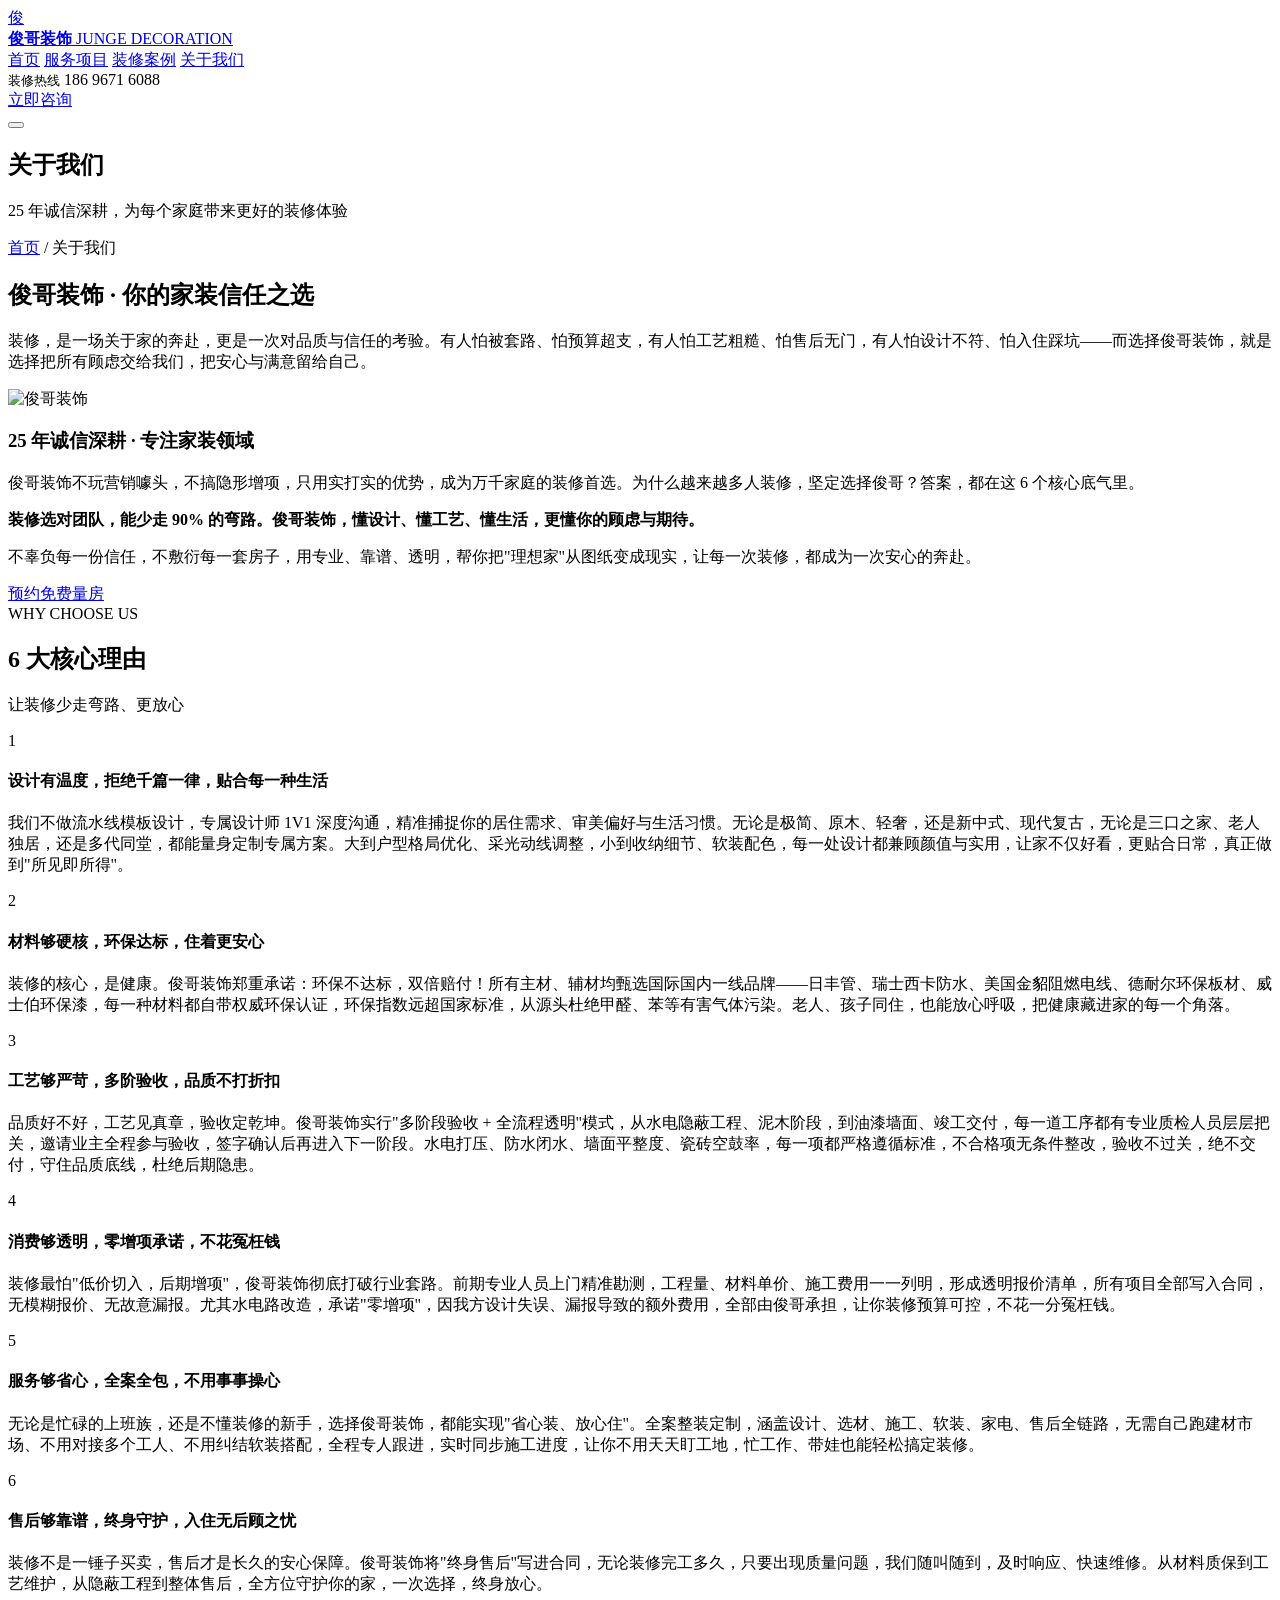
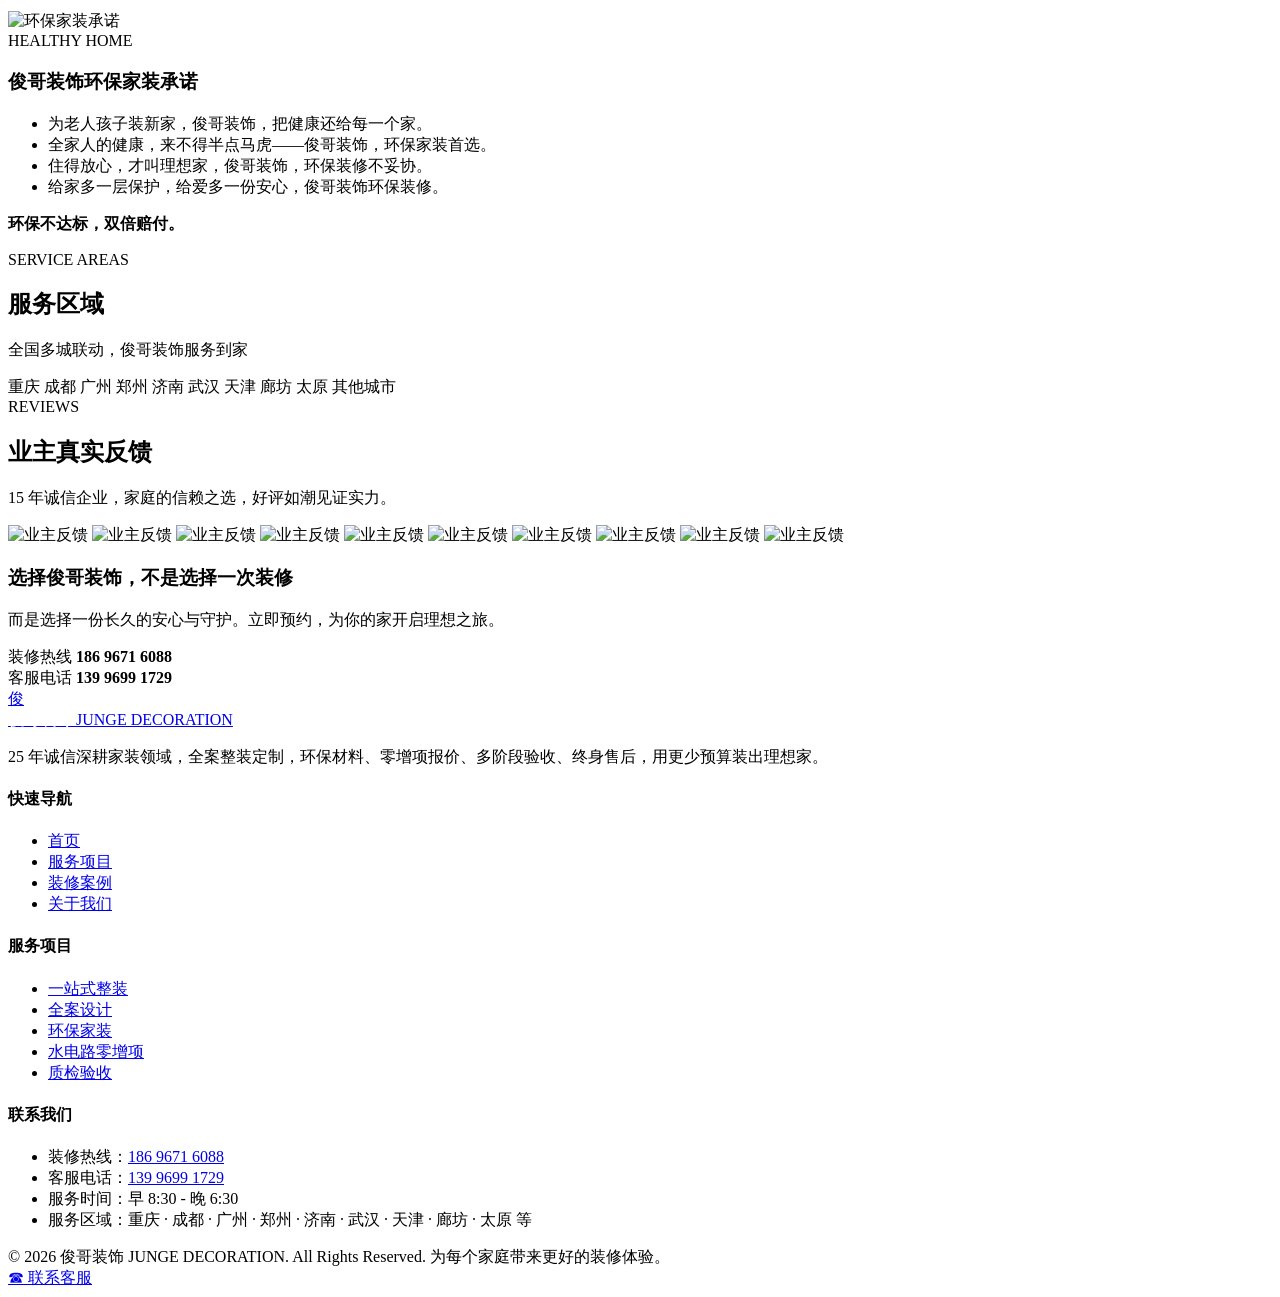
==== about.html @ 366f5efd "add about.html" ====
<!DOCTYPE html>
<html lang="zh-CN">
<head>
  <meta charset="UTF-8" />
  <meta name="viewport" content="width=device-width, initial-scale=1.0" />
  <title>关于我们 - 俊哥装饰 | 25年诚信深耕 · 6大核心底气</title>
  <meta name="description" content="俊哥装饰，25年诚信深耕家装领域。六大核心底气：设计有温度、材料够硬核、工艺够严苛、消费够透明、服务够省心、售后够靠谱，为每个家庭带来更好的装修体验。" />
  <link rel="stylesheet" href="assets/css/style.css" />
</head>
<body>

  <!-- ============ 顶部导航 ============ -->
  <header class="header">
    <div class="container nav">
      <a class="brand" href="index.html">
        <div class="brand-logo">俊</div>
        <div class="brand-text">
          <b>俊哥装饰</b>
          <span>JUNGE DECORATION</span>
        </div>
      </a>
      <nav class="nav-links">
        <a href="index.html">首页</a>
        <a href="services.html">服务项目</a>
        <a href="cases.html">装修案例</a>
        <a href="about.html">关于我们</a>
      </nav>
      <div class="nav-contact">
        <div class="phone">
          <small>装修热线</small>
          186 9671 6088
        </div>
        <a class="btn btn--primary" href="tel:18696716088">立即咨询</a>
      </div>
      <button class="nav-toggle" aria-label="菜单">
        <span></span><span></span><span></span>
      </button>
    </div>
  </header>

  <!-- ============ 页头 ============ -->
  <section class="page-hero" style="background-image: url('images/why-bg.jpg');">
    <div class="container">
      <h1>关于我们</h1>
      <p>25 年诚信深耕，为每个家庭带来更好的装修体验</p>
      <div class="breadcrumb"><a href="index.html">首页</a> / 关于我们</div>
    </div>
  </section>

  <!-- ============ 品牌故事 ============ -->
  <section class="section">
    <div class="container">
      <div class="about-lead reveal">
        <h2>俊哥装饰 · 你的家装信任之选</h2>
        <p>装修，是一场关于家的奔赴，更是一次对品质与信任的考验。有人怕被套路、怕预算超支，有人怕工艺粗糙、怕售后无门，有人怕设计不符、怕入住踩坑——而选择俊哥装饰，就是选择把所有顾虑交给我们，把安心与满意留给自己。</p>
      </div>
      <div class="about-story reveal">
        <img src="images/banner3.jpg" alt="俊哥装饰" />
        <div>
          <h3>25 年诚信深耕 · 专注家装领域</h3>
          <p>俊哥装饰不玩营销噱头，不搞隐形增项，只用实打实的优势，成为万千家庭的装修首选。为什么越来越多人装修，坚定选择俊哥？答案，都在这 6 个核心底气里。</p>
          <p style="font-weight:600; color:var(--dark);">装修选对团队，能少走 90% 的弯路。俊哥装饰，懂设计、懂工艺、懂生活，更懂你的顾虑与期待。</p>
          <p>不辜负每一份信任，不敷衍每一套房子，用专业、靠谱、透明，帮你把"理想家"从图纸变成现实，让每一次装修，都成为一次安心的奔赴。</p>
          <a class="btn btn--primary" href="tel:18696716088">预约免费量房</a>
        </div>
      </div>
    </div>
  </section>

  <!-- ============ 6大核心理由 ============ -->
  <section class="section section--white">
    <div class="container">
      <div class="section-head reveal">
        <span class="kicker">WHY CHOOSE US</span>
        <h2>6 大核心理由</h2>
        <p>让装修少走弯路、更放心</p>
      </div>

      <div class="reason-item reveal">
        <div class="no">1</div>
        <div>
          <h4>设计有温度，拒绝千篇一律，贴合每一种生活</h4>
          <p>我们不做流水线模板设计，专属设计师 1V1 深度沟通，精准捕捉你的居住需求、审美偏好与生活习惯。无论是极简、原木、轻奢，还是新中式、现代复古，无论是三口之家、老人独居，还是多代同堂，都能量身定制专属方案。大到户型格局优化、采光动线调整，小到收纳细节、软装配色，每一处设计都兼顾颜值与实用，让家不仅好看，更贴合日常，真正做到"所见即所得"。</p>
        </div>
      </div>

      <div class="reason-item reveal">
        <div class="no">2</div>
        <div>
          <h4>材料够硬核，环保达标，住着更安心</h4>
          <p>装修的核心，是健康。俊哥装饰郑重承诺：环保不达标，双倍赔付！所有主材、辅材均甄选国际国内一线品牌——日丰管、瑞士西卡防水、美国金貂阻燃电线、德耐尔环保板材、威士伯环保漆，每一种材料都自带权威环保认证，环保指数远超国家标准，从源头杜绝甲醛、苯等有害气体污染。老人、孩子同住，也能放心呼吸，把健康藏进家的每一个角落。</p>
        </div>
      </div>

      <div class="reason-item reveal">
        <div class="no">3</div>
        <div>
          <h4>工艺够严苛，多阶验收，品质不打折扣</h4>
          <p>品质好不好，工艺见真章，验收定乾坤。俊哥装饰实行"多阶段验收 + 全流程透明"模式，从水电隐蔽工程、泥木阶段，到油漆墙面、竣工交付，每一道工序都有专业质检人员层层把关，邀请业主全程参与验收，签字确认后再进入下一阶段。水电打压、防水闭水、墙面平整度、瓷砖空鼓率，每一项都严格遵循标准，不合格项无条件整改，验收不过关，绝不交付，守住品质底线，杜绝后期隐患。</p>
        </div>
      </div>

      <div class="reason-item reveal">
        <div class="no">4</div>
        <div>
          <h4>消费够透明，零增项承诺，不花冤枉钱</h4>
          <p>装修最怕"低价切入，后期增项"，俊哥装饰彻底打破行业套路。前期专业人员上门精准勘测，工程量、材料单价、施工费用一一列明，形成透明报价清单，所有项目全部写入合同，无模糊报价、无故意漏报。尤其水电路改造，承诺"零增项"，因我方设计失误、漏报导致的额外费用，全部由俊哥承担，让你装修预算可控，不花一分冤枉钱。</p>
        </div>
      </div>

      <div class="reason-item reveal">
        <div class="no">5</div>
        <div>
          <h4>服务够省心，全案全包，不用事事操心</h4>
          <p>无论是忙碌的上班族，还是不懂装修的新手，选择俊哥装饰，都能实现"省心装、放心住"。全案整装定制，涵盖设计、选材、施工、软装、家电、售后全链路，无需自己跑建材市场、不用对接多个工人、不用纠结软装搭配，全程专人跟进，实时同步施工进度，让你不用天天盯工地，忙工作、带娃也能轻松搞定装修。</p>
        </div>
      </div>

      <div class="reason-item reveal">
        <div class="no">6</div>
        <div>
          <h4>售后够靠谱，终身守护，入住无后顾之忧</h4>
          <p>装修不是一锤子买卖，售后才是长久的安心保障。俊哥装饰将"终身售后"写进合同，无论装修完工多久，只要出现质量问题，我们随叫随到，及时响应、快速维修。从材料质保到工艺维护，从隐蔽工程到整体售后，全方位守护你的家，一次选择，终身放心。</p>
        </div>
      </div>
    </div>
  </section>

  <!-- ============ 环保承诺 ============ -->
  <section class="section section--light">
    <div class="container">
      <div class="svc-block reveal">
        <div class="media">
          <img src="images/env.jpg" alt="环保家装承诺" />
        </div>
        <div>
          <span class="svc-tag">HEALTHY HOME</span>
          <h3>俊哥装饰环保家装承诺</h3>
          <ul>
            <li>为老人孩子装新家，俊哥装饰，把健康还给每一个家。</li>
            <li>全家人的健康，来不得半点马虎——俊哥装饰，环保家装首选。</li>
            <li>住得放心，才叫理想家，俊哥装饰，环保装修不妥协。</li>
            <li>给家多一层保护，给爱多一份安心，俊哥装饰环保装修。</li>
          </ul>
          <p style="color:var(--primary); font-weight:700; margin-top:10px;">环保不达标，双倍赔付。</p>
        </div>
      </div>
    </div>
  </section>

  <!-- ============ 服务区域 ============ -->
  <section class="section section--white">
    <div class="container">
      <div class="section-head reveal">
        <span class="kicker">SERVICE AREAS</span>
        <h2>服务区域</h2>
        <p>全国多城联动，俊哥装饰服务到家</p>
      </div>
      <div class="city-wrap reveal">
        <span class="city-pill">重庆</span>
        <span class="city-pill">成都</span>
        <span class="city-pill">广州</span>
        <span class="city-pill">郑州</span>
        <span class="city-pill">济南</span>
        <span class="city-pill">武汉</span>
        <span class="city-pill">天津</span>
        <span class="city-pill">廊坊</span>
        <span class="city-pill">太原</span>
        <span class="city-pill">其他城市</span>
      </div>
    </div>
  </section>

  <!-- ============ 真实口碑 ============ -->
  <section class="section section--light" id="reviews">
    <div class="container">
      <div class="section-head reveal">
        <span class="kicker">REVIEWS</span>
        <h2>业主真实反馈</h2>
        <p>15 年诚信企业，家庭的信赖之选，好评如潮见证实力。</p>
      </div>
      <div class="review-grid">
        <img src="images/yzhk6.jpg" alt="业主反馈" data-lightbox="images/yzhk6.jpg" />
        <img src="images/yzhk7.jpg" alt="业主反馈" data-lightbox="images/yzhk7.jpg" />
        <img src="images/yzhk8.jpg" alt="业主反馈" data-lightbox="images/yzhk8.jpg" />
        <img src="images/yzhk9.png" alt="业主反馈" data-lightbox="images/yzhk9.png" />
        <img src="images/yzhk10.jpg" alt="业主反馈" data-lightbox="images/yzhk10.jpg" />
        <img src="images/yzhk11.jpg" alt="业主反馈" data-lightbox="images/yzhk11.jpg" />
        <img src="images/yzhk12.jpg" alt="业主反馈" data-lightbox="images/yzhk12.jpg" />
        <img src="images/yzhk14.jpg" alt="业主反馈" data-lightbox="images/yzhk14.jpg" />
        <img src="images/yzhk15.jpg" alt="业主反馈" data-lightbox="images/yzhk15.jpg" />
        <img src="images/yzhk5.jpg" alt="业主反馈" data-lightbox="images/yzhk5.jpg" />
      </div>
    </div>
  </section>

  <!-- ============ 联系 CTA ============ -->
  <section class="section">
    <div class="container">
      <div class="cta reveal">
        <div>
          <h3>选择俊哥装饰，不是选择一次装修</h3>
          <p>而是选择一份长久的安心与守护。立即预约，为你的家开启理想之旅。</p>
        </div>
        <div class="phones">
          <div>
            <span>装修热线</span>
            <b>186 9671 6088</b>
          </div>
          <div>
            <span>客服电话</span>
            <b>139 9699 1729</b>
          </div>
        </div>
      </div>
    </div>
  </section>

  <!-- ============ 页脚 ============ -->
  <footer class="footer">
    <div class="container">
      <div class="footer-grid">
        <div class="footer-brand">
          <a class="brand" href="index.html">
            <div class="brand-logo">俊</div>
            <div class="brand-text">
              <b style="color:#fff;">俊哥装饰</b>
              <span>JUNGE DECORATION</span>
            </div>
          </a>
          <p>25 年诚信深耕家装领域，全案整装定制，环保材料、零增项报价、多阶段验收、终身售后，用更少预算装出理想家。</p>
        </div>
        <div>
          <h4>快速导航</h4>
          <ul class="footer-links">
            <li><a href="index.html">首页</a></li>
            <li><a href="services.html">服务项目</a></li>
            <li><a href="cases.html">装修案例</a></li>
            <li><a href="about.html">关于我们</a></li>
          </ul>
        </div>
        <div>
          <h4>服务项目</h4>
          <ul class="footer-links">
            <li><a href="services.html">一站式整装</a></li>
            <li><a href="services.html#design">全案设计</a></li>
            <li><a href="services.html#env">环保家装</a></li>
            <li><a href="services.html#zero">水电路零增项</a></li>
            <li><a href="services.html#check">质检验收</a></li>
          </ul>
        </div>
        <div>
          <h4>联系我们</h4>
          <ul class="footer-contact">
            <li><span>装修热线：</span><a href="tel:18696716088">186 9671 6088</a></li>
            <li><span>客服电话：</span><a href="tel:13996991729">139 9699 1729</a></li>
            <li><span>服务时间：</span>早 8:30 - 晚 6:30</li>
            <li><span>服务区域：</span>重庆 · 成都 · 广州 · 郑州 · 济南 · 武汉 · 天津 · 廊坊 · 太原 等</li>
          </ul>
        </div>
      </div>
      <div class="footer-bottom">
        &copy; 2026 俊哥装饰 JUNGE DECORATION. All Rights Reserved. 为每个家庭带来更好的装修体验。
      </div>
    </div>
  </footer>

  <a class="float-call" href="tel:18696716088">
    <span class="ico">&#9742;</span>
    <span>联系客服</span>
  </a>

  <script src="assets/js/main.js"></script>
</body>
</html>
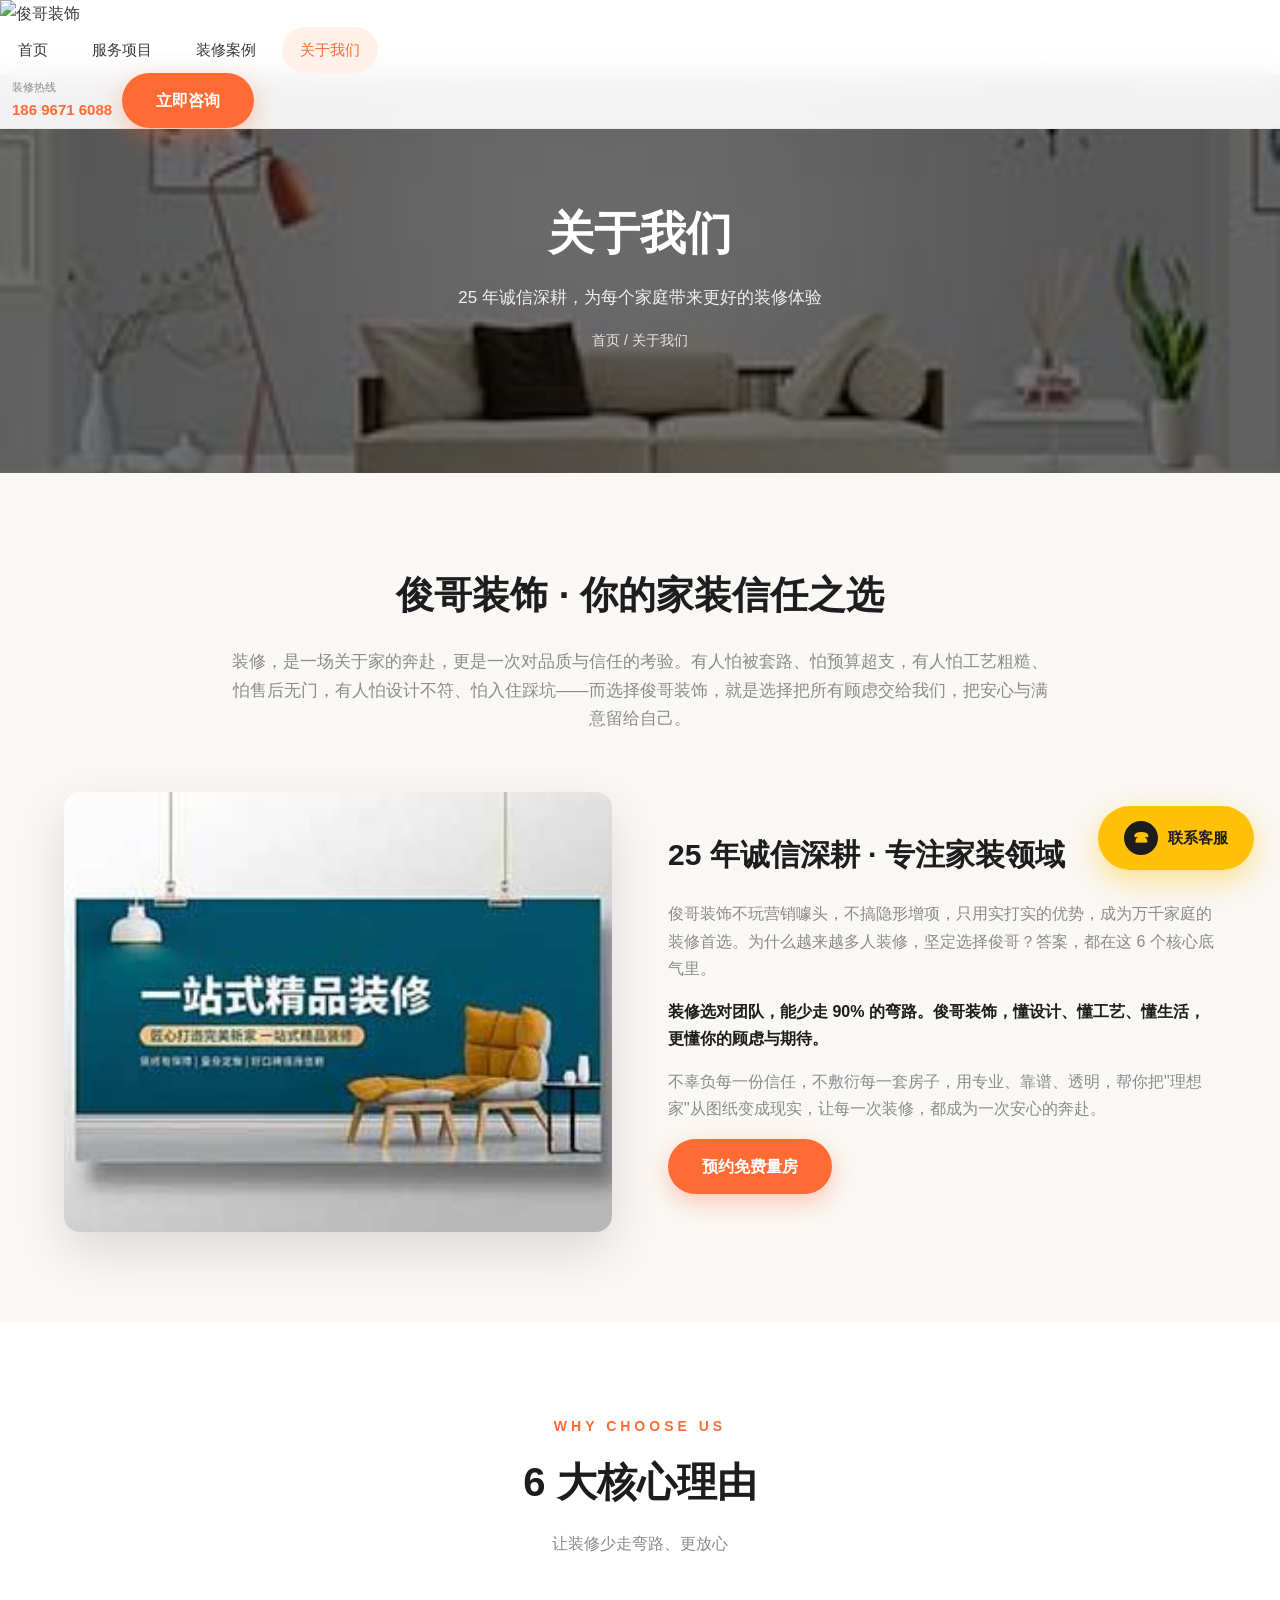
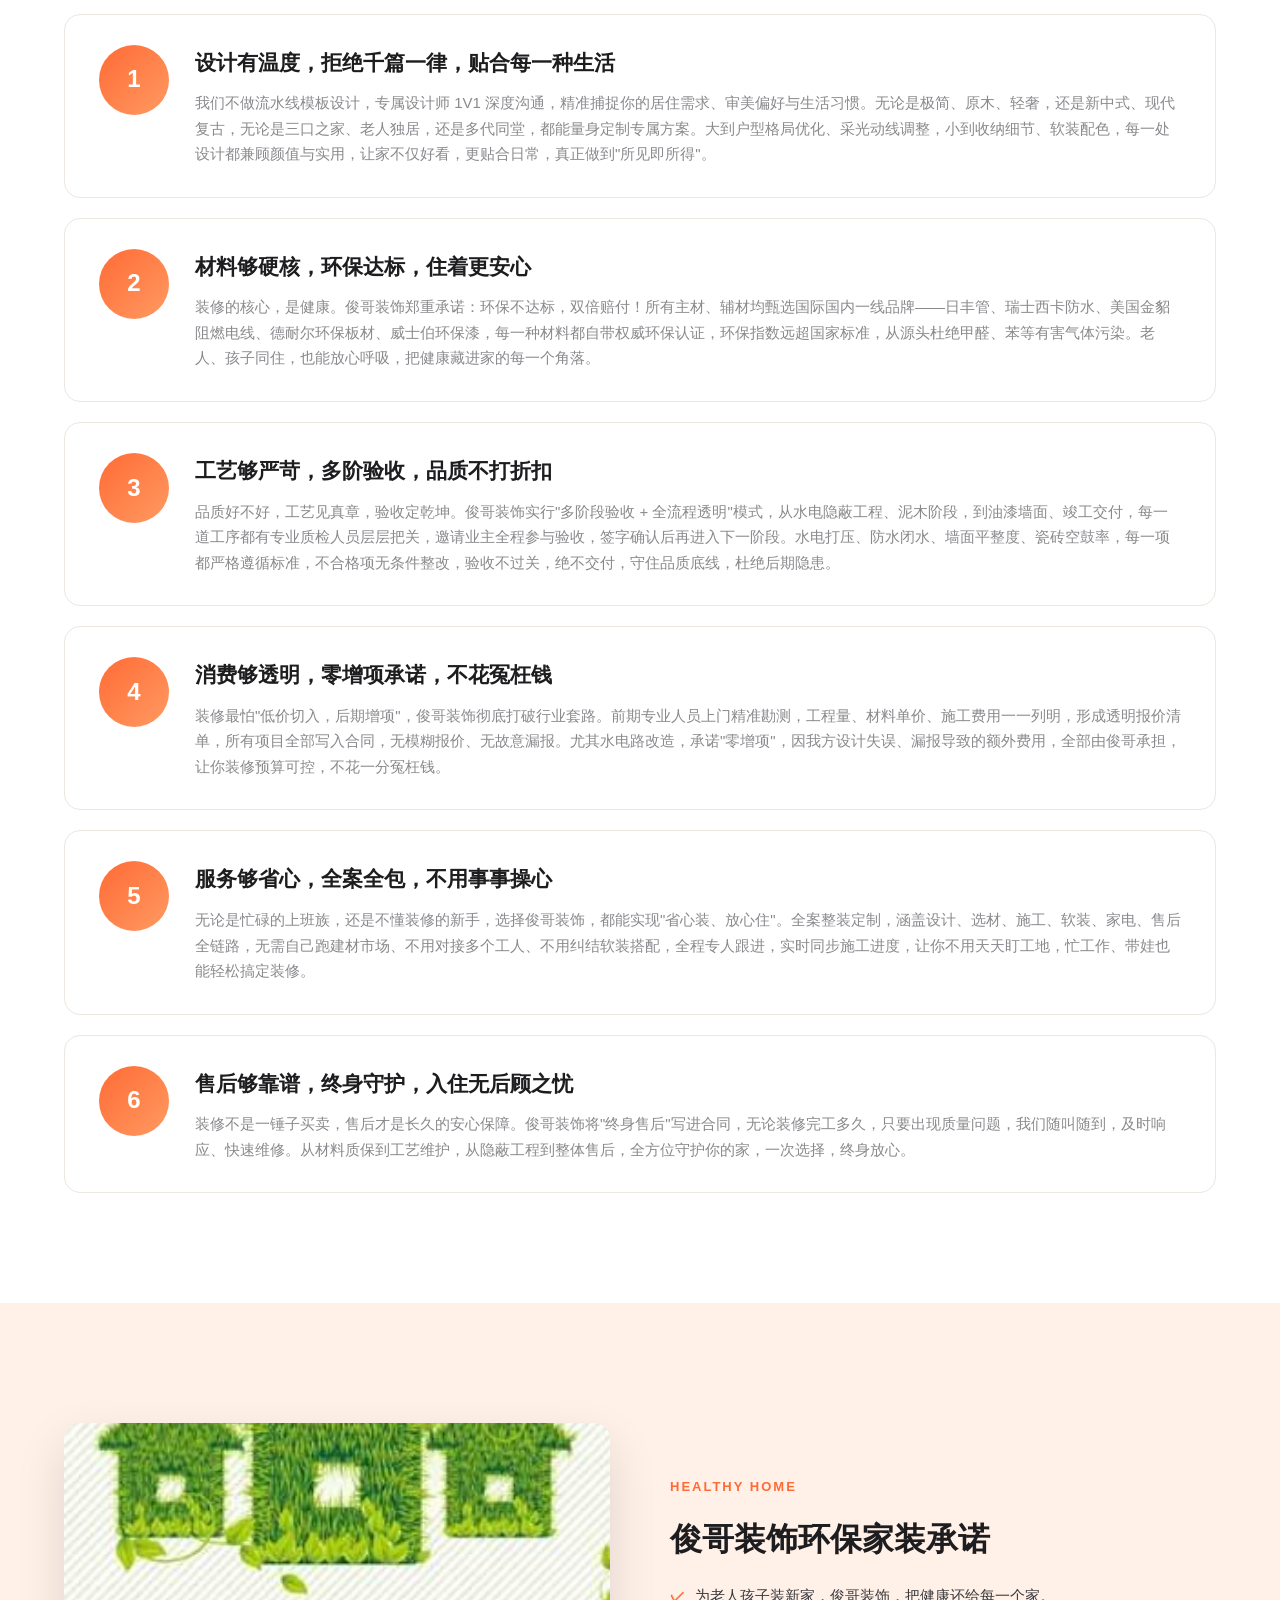
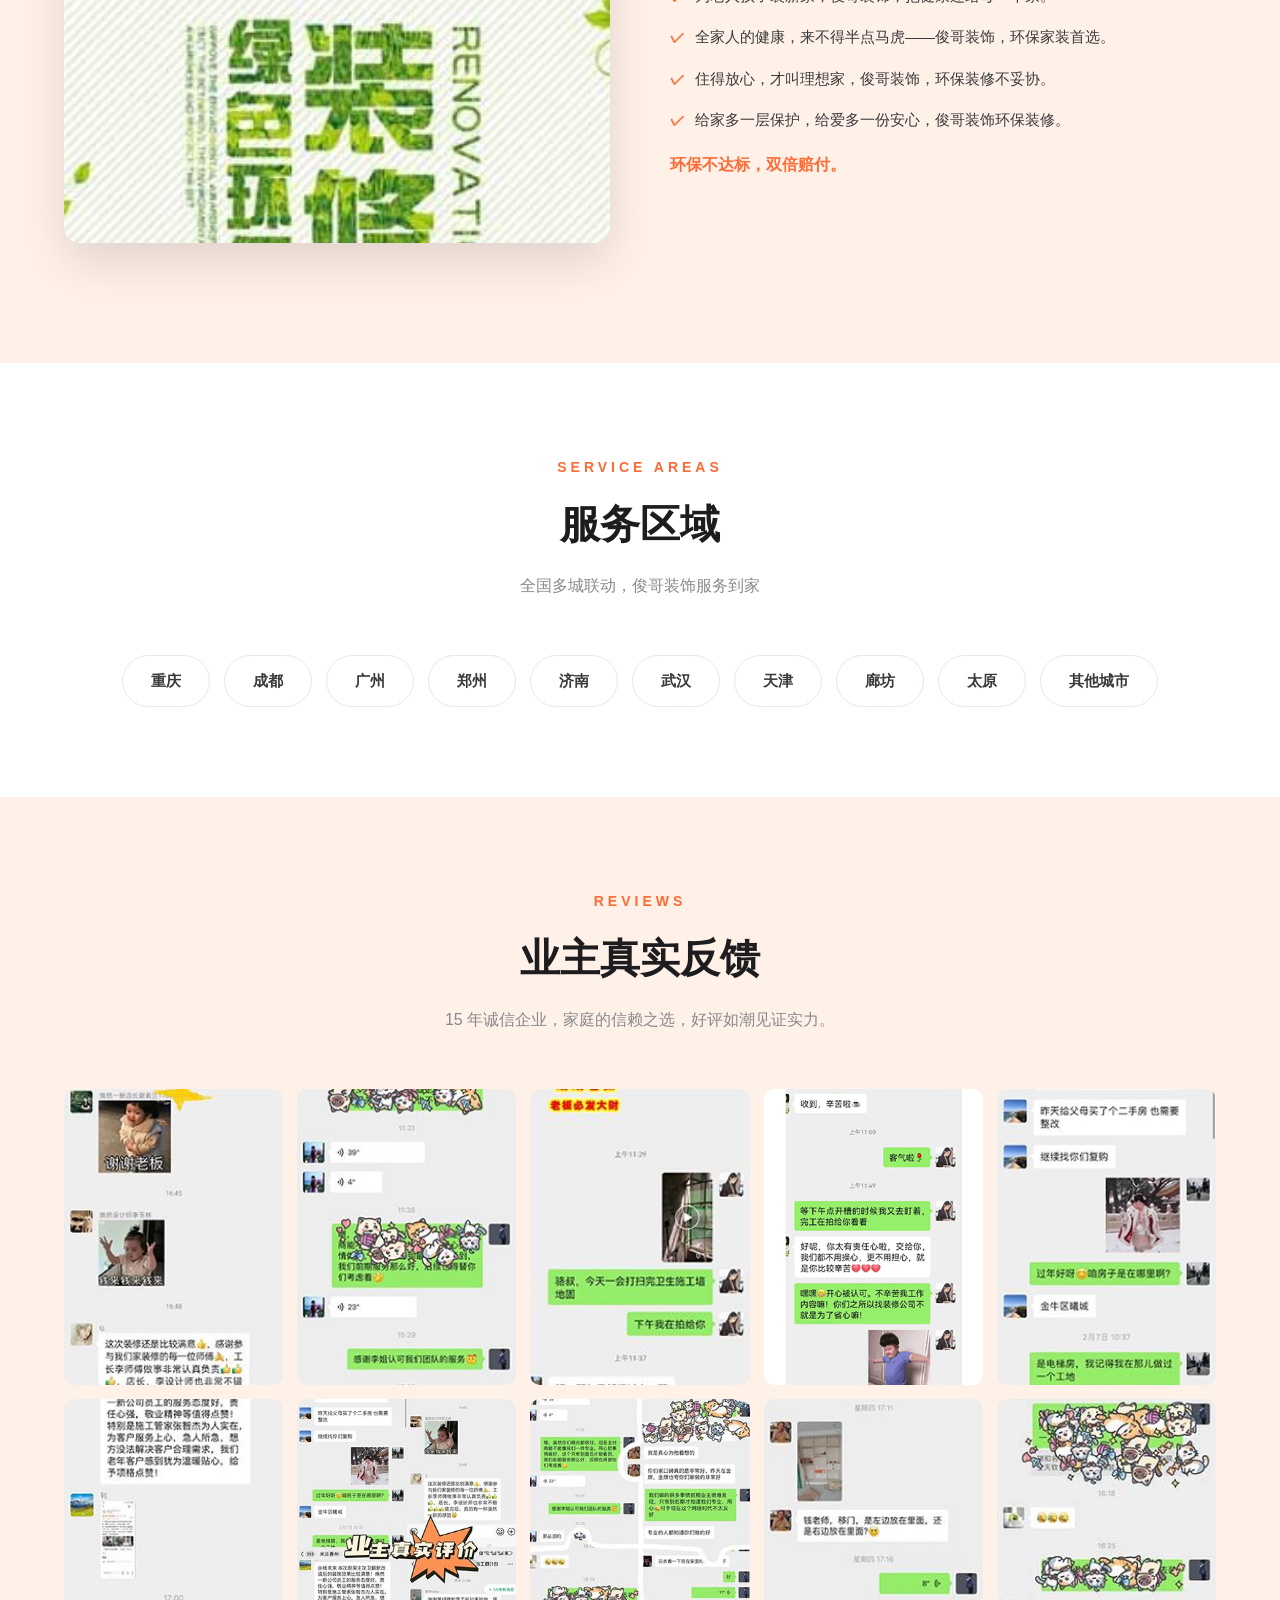
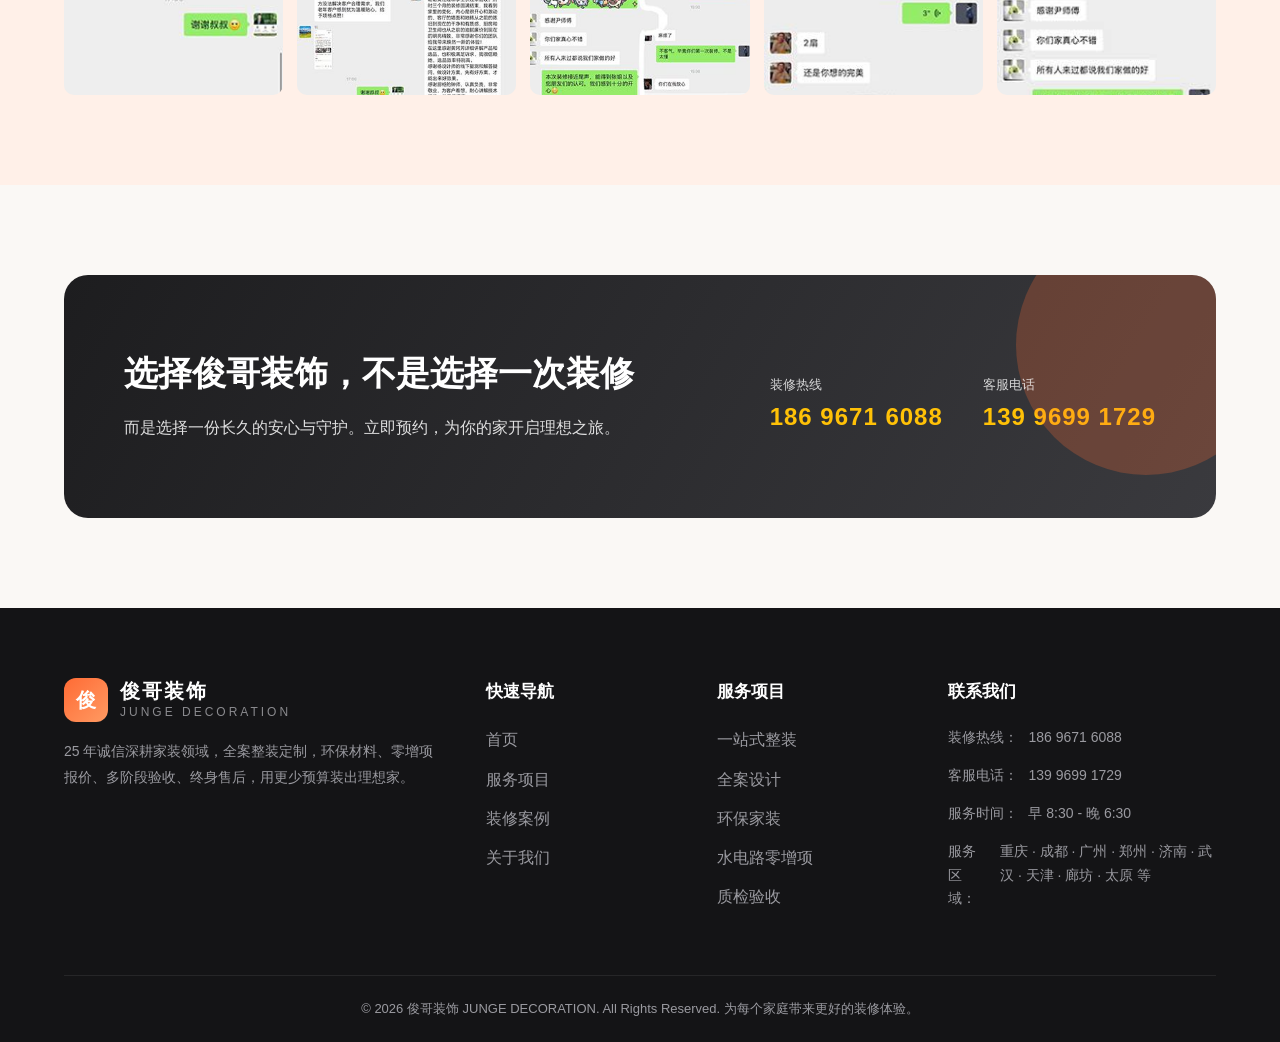
==== commit fe18bad8: "update about.html" ====
--- a/about.html
+++ b/about.html
@@ -11,13 +11,8 @@
 
   <!-- ============ 顶部导航 ============ -->
   <header class="header">
-    <div class="container nav">
-      <a class="brand" href="index.html">
-        <div class="brand-logo">俊</div>
-        <div class="brand-text">
-          <b>俊哥装饰</b>
-          <span>JUNGE DECORATION</span>
-        </div>
+          <a class="brand" href="index.html">
+        <img class="brand-logo-img" src="images/logo.jpg" alt="俊哥装饰" />
       </a>
       <nav class="nav-links">
         <a href="index.html">首页</a>
--- a/assets/css/style.css
+++ b/assets/css/style.css
@@ -0,0 +1,684 @@
+/* =========================================================
+   俊哥装饰 · 装修服务网站 全局样式
+   主色: 品牌橙 #ff6b35 / 深灰 #1d1d1f / 原木暖调 #b98a5e
+   ========================================================= */
+:root {
+  --primary: #ff6b35;
+  --primary-dark: #e8541d;
+  --primary-light: #fff0e8;
+  --dark: #1d1d1f;
+  --dark-2: #2a2a2e;
+  --text: #3a3a3c;
+  --text-light: #8a8a8e;
+  --bg: #faf8f5;
+  --bg-white: #ffffff;
+  --border: #ece7e0;
+  --wood: #b98a5e;
+  --yellow: #ffc107;
+  --shadow: 0 10px 30px rgba(0, 0, 0, 0.06);
+  --shadow-lg: 0 20px 50px rgba(0, 0, 0, 0.12);
+  --radius: 16px;
+  --radius-sm: 10px;
+  --font: "PingFang SC", "Microsoft YaHei", "Hiragino Sans GB", "Segoe UI", sans-serif;
+}
+
+* { margin: 0; padding: 0; box-sizing: border-box; }
+
+html { scroll-behavior: smooth; }
+
+body {
+  font-family: var(--font);
+  color: var(--text);
+  background: var(--bg);
+  line-height: 1.7;
+  -webkit-font-smoothing: antialiased;
+}
+
+img { max-width: 100%; display: block; }
+a { text-decoration: none; color: inherit; }
+ul { list-style: none; }
+
+.container {
+  max-width: 1200px;
+  margin: 0 auto;
+  padding: 0 24px;
+}
+
+.section { padding: 90px 0; }
+.section--white { background: #fff; }
+.section--dark { background: var(--dark); color: #fff; }
+.section--light { background: var(--primary-light); }
+
+.section-head { text-align: center; margin-bottom: 56px; }
+.section-head .kicker {
+  display: inline-block;
+  color: var(--primary);
+  font-weight: 600;
+  letter-spacing: 4px;
+  font-size: 14px;
+  text-transform: uppercase;
+  margin-bottom: 10px;
+}
+.section-head h2 {
+  font-size: 40px;
+  font-weight: 700;
+  color: var(--dark);
+  margin-bottom: 14px;
+}
+.section-head p { color: var(--text-light); max-width: 640px; margin: 0 auto; }
+
+/* ---------- 按钮 ---------- */
+.btn {
+  display: inline-flex;
+  align-items: center;
+  gap: 8px;
+  padding: 14px 34px;
+  border-radius: 999px;
+  font-size: 16px;
+  font-weight: 600;
+  cursor: pointer;
+  border: none;
+  transition: all 0.3s ease;
+}
+.btn--primary { background: var(--primary); color: #fff; box-shadow: 0 8px 24px rgba(255, 107, 53, 0.35); }
+.btn--primary:hover { background: var(--primary-dark); transform: translateY(-2px); }
+.btn--outline { background: transparent; color: #fff; border: 1.5px solid rgba(255,255,255,0.6); }
+.btn--outline:hover { background: rgba(255,255,255,0.12); }
+.btn--dark { background: var(--dark); color: #fff; }
+.btn--dark:hover { background: #000; transform: translateY(-2px); }
+
+/* ---------- 顶部导航 ---------- */
+.header {
+  position: fixed;
+  top: 0; left: 0; right: 0;
+  z-index: 1000;
+  background: rgba(255, 255, 255, 0.92);
+  backdrop-filter: blur(12px);
+  border-bottom: 1px solid var(--border);
+  transition: box-shadow 0.3s ease;
+}
+.header.scrolled { box-shadow: 0 4px 20px rgba(0,0,0,0.08); }
+.nav {
+  display: flex;
+  align-items: center;
+  justify-content: space-between;
+  height: 74px;
+}
+.brand { display: flex; align-items: center; gap: 12px; }
+.brand-logo {
+  width: 44px; height: 44px;
+  border-radius: 12px;
+  background: linear-gradient(135deg, var(--primary), #ff9a62);
+  display: flex; align-items: center; justify-content: center;
+  color: #fff; font-weight: 800; font-size: 20px;
+}
+.brand-text { line-height: 1.1; }
+.brand-text b { font-size: 20px; color: var(--dark); display: block; letter-spacing: 2px; }
+.brand-text span { font-size: 12px; color: var(--text-light); letter-spacing: 3px; }
+
+.nav-links { display: flex; align-items: center; gap: 8px; }
+.nav-links a {
+  padding: 10px 18px;
+  border-radius: 999px;
+  font-size: 15px;
+  font-weight: 500;
+  color: var(--text);
+  transition: all 0.25s ease;
+}
+.nav-links a:hover, .nav-links a.active { background: var(--primary-light); color: var(--primary); }
+
+.nav-contact { display: flex; align-items: center; gap: 10px; margin-left: 12px; }
+.nav-contact .phone {
+  font-size: 15px; font-weight: 700; color: var(--primary);
+  white-space: nowrap;
+}
+.nav-contact .phone small { display: block; font-weight: 400; font-size: 11px; color: var(--text-light); }
+
+.nav-toggle {
+  display: none;
+  flex-direction: column;
+  gap: 5px;
+  background: none; border: none; cursor: pointer;
+  padding: 8px;
+}
+.nav-toggle span {
+  width: 26px; height: 3px;
+  background: var(--dark);
+  border-radius: 3px;
+  transition: all 0.3s ease;
+}
+
+/* ---------- Hero 轮播 ---------- */
+.hero {
+  margin-top: 74px;
+  position: relative;
+  height: 640px;
+  overflow: hidden;
+}
+.hero-track { display: flex; height: 100%; transition: transform 0.7s ease; }
+.hero-slide {
+  position: relative;
+  min-width: 100%;
+  height: 100%;
+  background-size: cover;
+  background-position: center;
+}
+.hero-slide::after {
+  content: "";
+  position: absolute; inset: 0;
+  background: linear-gradient(90deg, rgba(0,0,0,0.45) 0%, rgba(0,0,0,0.15) 60%, transparent 100%);
+}
+.hero-caption {
+  position: absolute;
+  z-index: 2;
+  top: 50%;
+  left: 0;
+  transform: translateY(-50%);
+  color: #fff;
+  max-width: 620px;
+  padding: 0 40px;
+  width: 100%;
+}
+.hero-caption .year {
+  display: inline-block;
+  font-size: 15px;
+  font-weight: 700;
+  letter-spacing: 6px;
+  background: var(--primary);
+  padding: 6px 16px;
+  border-radius: 999px;
+  margin-bottom: 18px;
+}
+.hero-caption h1 { font-size: 52px; font-weight: 800; line-height: 1.2; margin-bottom: 14px; text-shadow: 0 2px 12px rgba(0,0,0,0.3); }
+.hero-caption p { font-size: 18px; opacity: 0.95; margin-bottom: 28px; }
+.hero-caption .time { font-size: 13px; letter-spacing: 3px; opacity: 0.8; }
+
+.hero-arrow {
+  position: absolute;
+  top: 50%;
+  transform: translateY(-50%);
+  z-index: 3;
+  width: 52px; height: 52px;
+  border-radius: 50%;
+  background: rgba(255,255,255,0.18);
+  border: 1px solid rgba(255,255,255,0.4);
+  color: #fff;
+  font-size: 22px;
+  cursor: pointer;
+  transition: all 0.3s ease;
+  backdrop-filter: blur(6px);
+}
+.hero-arrow:hover { background: var(--primary); border-color: var(--primary); }
+.hero-arrow.prev { left: 30px; }
+.hero-arrow.next { right: 30px; }
+
+.hero-dots {
+  position: absolute;
+  bottom: 30px; left: 50%;
+  transform: translateX(-50%);
+  display: flex; gap: 10px;
+  z-index: 3;
+}
+.hero-dots button {
+  width: 12px; height: 12px;
+  border-radius: 50%;
+  border: none;
+  background: rgba(255,255,255,0.5);
+  cursor: pointer;
+  transition: all 0.3s ease;
+}
+.hero-dots button.active { background: var(--primary); width: 32px; border-radius: 999px; }
+
+/* ---------- 为什么选择 ---------- */
+.why-wrap { display: grid; grid-template-columns: 1.1fr 1fr; gap: 60px; align-items: center; }
+.why-media { position: relative; }
+.why-media img { border-radius: var(--radius); box-shadow: var(--shadow-lg); width: 100%; height: 460px; object-fit: cover; }
+.why-media .why-badge {
+  position: absolute;
+  right: -16px; bottom: -20px;
+  background: var(--primary);
+  color: #fff;
+  padding: 20px 26px;
+  border-radius: var(--radius);
+  box-shadow: 0 16px 40px rgba(255,107,53,0.4);
+}
+.why-badge b { font-size: 34px; display: block; line-height: 1.1; }
+.why-badge span { font-size: 13px; opacity: 0.9; }
+.why-body h2 { font-size: 36px; color: var(--dark); margin-bottom: 20px; line-height: 1.3; }
+.why-body h2 em { font-style: normal; color: var(--primary); }
+.why-body > p { color: var(--text-light); margin-bottom: 24px; }
+.why-tags { display: flex; gap: 14px; flex-wrap: wrap; margin-bottom: 30px; }
+.why-tag {
+  display: inline-flex; align-items: center; gap: 8px;
+  background: #fff;
+  border: 1px solid var(--border);
+  padding: 10px 20px;
+  border-radius: 999px;
+  font-size: 14px; font-weight: 600;
+}
+.why-tag i { width: 8px; height: 8px; border-radius: 50%; background: var(--primary); display: inline-block; }
+.why-list li {
+  display: flex; gap: 14px;
+  padding: 14px 0;
+  border-bottom: 1px dashed var(--border);
+  align-items: flex-start;
+}
+.why-list li:last-child { border-bottom: none; }
+.why-list .n {
+  flex-shrink: 0;
+  width: 34px; height: 34px;
+  border-radius: 10px;
+  background: var(--primary-light);
+  color: var(--primary);
+  font-weight: 700;
+  display: flex; align-items: center; justify-content: center;
+  font-size: 15px;
+}
+.why-list b { display: block; color: var(--dark); font-size: 16px; }
+.why-list p { font-size: 14px; color: var(--text-light); }
+
+/* ---------- 优势网格 ---------- */
+.adv-grid { display: grid; grid-template-columns: repeat(3, 1fr); gap: 24px; }
+.adv-card {
+  background: #fff;
+  border-radius: var(--radius);
+  padding: 34px 30px;
+  border: 1px solid var(--border);
+  transition: all 0.35s ease;
+  position: relative;
+  overflow: hidden;
+}
+.adv-card:hover { transform: translateY(-8px); box-shadow: var(--shadow-lg); border-color: transparent; }
+.adv-card .adv-img {
+  width: 96px; height: 96px;
+  border-radius: 50%;
+  object-fit: cover;
+  margin-bottom: 22px;
+  border: 4px solid var(--primary-light);
+}
+.adv-card h3 { font-size: 20px; color: var(--dark); margin-bottom: 8px; }
+.adv-card .adv-sub { color: var(--primary); font-weight: 600; font-size: 14px; margin-bottom: 12px; }
+.adv-card p { color: var(--text-light); font-size: 14.5px; }
+.adv-card .adv-num {
+  position: absolute;
+  top: 18px; right: 24px;
+  font-size: 44px;
+  font-weight: 800;
+  color: var(--primary-light);
+  line-height: 1;
+}
+
+/* ---------- 案例 ---------- */
+.case-grid { display: grid; grid-template-columns: repeat(4, 1fr); gap: 24px; }
+.case-card {
+  background: #fff;
+  border-radius: var(--radius);
+  overflow: hidden;
+  border: 1px solid var(--border);
+  transition: all 0.35s ease;
+  cursor: pointer;
+}
+.case-card:hover { transform: translateY(-8px); box-shadow: var(--shadow-lg); }
+.case-cover { position: relative; height: 260px; overflow: hidden; }
+.case-cover img { width: 100%; height: 100%; object-fit: cover; transition: transform 0.5s ease; }
+.case-card:hover .case-cover img { transform: scale(1.08); }
+.case-cover .case-style {
+  position: absolute;
+  top: 16px; left: 16px;
+  background: rgba(255,255,255,0.92);
+  color: var(--dark);
+  font-size: 12px;
+  font-weight: 600;
+  padding: 5px 14px;
+  border-radius: 999px;
+}
+.case-info { padding: 20px 22px 24px; }
+.case-info h3 { font-size: 18px; color: var(--dark); margin-bottom: 6px; }
+.case-info .meta { font-size: 13.5px; color: var(--text-light); display: flex; gap: 12px; align-items: center; }
+.case-info .meta b { color: var(--primary); }
+
+/* ---------- 口碑 ---------- */
+.review-head { display: flex; align-items: center; gap: 24px; margin-bottom: 40px; }
+.review-head img { width: 90px; height: 90px; border-radius: 50%; }
+.review-head h3 { font-size: 28px; color: var(--dark); }
+.review-head p { color: var(--text-light); }
+.review-avatars { display: flex; align-items: center; margin-left: auto; }
+.review-avatars img {
+  width: 54px; height: 54px;
+  border-radius: 50%;
+  object-fit: cover;
+  border: 3px solid #fff;
+  margin-left: -14px;
+  box-shadow: 0 4px 12px rgba(0,0,0,0.12);
+}
+.review-avatars img:first-child { margin-left: 0; }
+.review-avatars .tip {
+  margin-left: 16px;
+  font-size: 14px; color: var(--text-light);
+  font-weight: 500;
+}
+.review-grid { display: grid; grid-template-columns: repeat(5, 1fr); gap: 14px; }
+.review-grid img {
+  width: 100%;
+  aspect-ratio: 1 / 1.35;
+  object-fit: cover;
+  border-radius: var(--radius-sm);
+  cursor: pointer;
+  transition: transform 0.3s ease, box-shadow 0.3s ease;
+}
+.review-grid img:hover { transform: scale(1.04); box-shadow: var(--shadow-lg); }
+
+/* ---------- 全案/服务描述块 ---------- */
+.flow-grid { display: grid; grid-template-columns: repeat(4, 1fr); gap: 20px; margin-top: 50px; }
+.flow-step {
+  background: rgba(255,255,255,0.06);
+  border: 1px solid rgba(255,255,255,0.12);
+  border-radius: var(--radius);
+  padding: 30px 26px;
+  text-align: center;
+}
+.flow-step .num {
+  width: 52px; height: 52px;
+  margin: 0 auto 16px;
+  border-radius: 50%;
+  background: var(--primary);
+  color: #fff;
+  font-size: 20px;
+  font-weight: 700;
+  display: flex; align-items: center; justify-content: center;
+}
+.flow-step h4 { font-size: 17px; margin-bottom: 8px; }
+.flow-step p { font-size: 13.5px; color: rgba(255,255,255,0.7); }
+
+/* ---------- 页面 Banner ---------- */
+.page-hero {
+  margin-top: 74px;
+  position: relative;
+  padding: 120px 0;
+  background-size: cover;
+  background-position: center;
+  text-align: center;
+  color: #fff;
+}
+.page-hero::before {
+  content: "";
+  position: absolute; inset: 0;
+  background: rgba(0,0,0,0.55);
+}
+.page-hero .container { position: relative; z-index: 2; }
+.page-hero h1 { font-size: 46px; font-weight: 800; margin-bottom: 12px; }
+.page-hero p { font-size: 17px; opacity: 0.9; }
+.breadcrumb { margin-top: 16px; font-size: 14px; opacity: 0.85; }
+.breadcrumb a:hover { color: var(--primary); }
+
+/* ---------- 服务详情 ---------- */
+.svc-block { display: grid; grid-template-columns: 1fr 1fr; gap: 60px; align-items: center; padding: 30px 0; }
+.svc-block .media img { border-radius: var(--radius); box-shadow: var(--shadow-lg); width: 100%; height: 420px; object-fit: cover; }
+.svc-block h3 { font-size: 32px; color: var(--dark); margin-bottom: 8px; }
+.svc-block .svc-tag { display: inline-block; color: var(--primary); font-weight: 600; letter-spacing: 2px; font-size: 13px; margin-bottom: 14px; }
+.svc-block p { color: var(--text-light); margin-bottom: 16px; }
+.svc-block ul li {
+  display: flex; gap: 10px;
+  padding: 8px 0;
+  font-size: 15px;
+  color: var(--text);
+}
+.svc-block ul li::before { content: "✓"; color: var(--primary); font-weight: 700; }
+
+.brand-list { display: grid; grid-template-columns: repeat(5, 1fr); gap: 16px; margin-top: 26px; }
+.brand-item {
+  background: #fff;
+  border: 1px solid var(--border);
+  border-radius: var(--radius-sm);
+  padding: 20px 14px;
+  text-align: center;
+}
+.brand-item b { display: block; font-size: 15px; color: var(--dark); margin-bottom: 6px; }
+.brand-item span { font-size: 12.5px; color: var(--text-light); }
+
+/* ---------- 案例详情展示 ---------- */
+.case-detail-panel {
+  background: #fff;
+  border-radius: var(--radius);
+  box-shadow: var(--shadow);
+  overflow: hidden;
+  margin-bottom: 60px;
+}
+.case-tabs { display: flex; gap: 12px; padding: 26px 30px; border-bottom: 1px solid var(--border); flex-wrap: wrap; }
+.case-tab {
+  padding: 12px 26px;
+  border-radius: 999px;
+  border: 1px solid var(--border);
+  background: #fff;
+  cursor: pointer;
+  font-size: 15px;
+  font-weight: 600;
+  color: var(--text);
+  transition: all 0.3s ease;
+}
+.case-tab:hover { border-color: var(--primary); color: var(--primary); }
+.case-tab.active { background: var(--primary); border-color: var(--primary); color: #fff; }
+.case-show { padding: 34px 30px 44px; }
+.case-show-head { display: flex; align-items: baseline; gap: 16px; margin-bottom: 24px; flex-wrap: wrap; }
+.case-show-head h3 { font-size: 28px; color: var(--dark); }
+.case-show-head .style { color: var(--primary); font-weight: 600; }
+.case-show-head .area { color: var(--text-light); font-size: 15px; }
+.case-show-head .area b { color: var(--dark); }
+.case-gallery { display: grid; grid-template-columns: repeat(5, 1fr); gap: 14px; }
+.case-gallery img {
+  width: 100%;
+  aspect-ratio: 1 / 1.1;
+  object-fit: cover;
+  border-radius: var(--radius-sm);
+  cursor: pointer;
+  transition: transform 0.3s ease;
+}
+.case-gallery img:hover { transform: scale(1.05); }
+.case-desc {
+  margin-top: 24px;
+  background: var(--primary-light);
+  border-radius: var(--radius-sm);
+  padding: 18px 22px;
+  font-size: 15px;
+  color: var(--text);
+}
+.case-desc b { color: var(--primary); }
+
+/* ---------- 关于我们 ---------- */
+.about-lead { text-align: center; max-width: 820px; margin: 0 auto 60px; }
+.about-lead h2 { font-size: 38px; color: var(--dark); margin-bottom: 20px; }
+.about-lead p { color: var(--text-light); font-size: 16.5px; }
+.about-story { display: grid; grid-template-columns: 1fr 1fr; gap: 56px; align-items: center; }
+.about-story img { border-radius: var(--radius); box-shadow: var(--shadow-lg); height: 440px; width: 100%; object-fit: cover; }
+.about-story h3 { font-size: 30px; color: var(--dark); margin-bottom: 20px; }
+.about-story p { color: var(--text-light); margin-bottom: 16px; }
+
+.reason-item {
+  display: grid;
+  grid-template-columns: 70px 1fr;
+  gap: 26px;
+  background: #fff;
+  border: 1px solid var(--border);
+  border-radius: var(--radius);
+  padding: 30px 34px;
+  margin-bottom: 20px;
+  transition: all 0.3s ease;
+}
+.reason-item:hover { box-shadow: var(--shadow); transform: translateX(4px); }
+.reason-item .no {
+  width: 70px; height: 70px;
+  border-radius: 50%;
+  background: linear-gradient(135deg, var(--primary), #ff9a62);
+  color: #fff;
+  font-size: 24px;
+  font-weight: 800;
+  display: flex; align-items: center; justify-content: center;
+}
+.reason-item h4 { font-size: 21px; color: var(--dark); margin-bottom: 10px; }
+.reason-item p { font-size: 15px; color: var(--text-light); }
+
+.city-wrap { display: flex; flex-wrap: wrap; gap: 14px; justify-content: center; }
+.city-pill {
+  background: #fff;
+  border: 1px solid var(--border);
+  border-radius: 999px;
+  padding: 12px 28px;
+  font-size: 15px;
+  font-weight: 600;
+  color: var(--text);
+  transition: all 0.3s ease;
+}
+.city-pill:hover { background: var(--primary); color: #fff; border-color: var(--primary); }
+
+/* ---------- 联系 CTA ---------- */
+.cta {
+  position: relative;
+  background: linear-gradient(120deg, var(--dark) 0%, #3a3a3e 100%);
+  border-radius: 24px;
+  padding: 70px 60px;
+  color: #fff;
+  display: flex;
+  align-items: center;
+  justify-content: space-between;
+  gap: 40px;
+  overflow: hidden;
+}
+.cta::before {
+  content: "";
+  position: absolute;
+  right: -60px; top: -60px;
+  width: 260px; height: 260px;
+  border-radius: 50%;
+  background: rgba(255,107,53,0.25);
+}
+.cta h3 { font-size: 34px; margin-bottom: 12px; }
+.cta p { opacity: 0.85; margin-bottom: 6px; }
+.cta .phones { display: flex; gap: 40px; margin-top: 16px; }
+.cta .phones b { font-size: 24px; color: var(--yellow); display: block; letter-spacing: 1px; }
+.cta .phones span { font-size: 13px; opacity: 0.8; }
+
+/* ---------- 页脚 ---------- */
+.footer { background: #141416; color: #9a9aa0; padding: 70px 0 0; }
+.footer-grid { display: grid; grid-template-columns: 2fr 1fr 1fr 1.4fr; gap: 40px; padding-bottom: 50px; }
+.footer h4 { color: #fff; font-size: 17px; margin-bottom: 20px; }
+.footer-brand p { font-size: 14px; margin-top: 16px; line-height: 1.9; }
+.footer-links li { margin-bottom: 12px; }
+.footer-links a:hover { color: var(--primary); }
+.footer-contact li { display: flex; gap: 10px; margin-bottom: 14px; font-size: 14px; }
+.footer-bottom {
+  border-top: 1px solid rgba(255,255,255,0.08);
+  padding: 22px 0;
+  text-align: center;
+  font-size: 13px;
+}
+
+/* ---------- 浮动按钮 ---------- */
+.float-call {
+  position: fixed;
+  right: 26px; bottom: 30px;
+  z-index: 999;
+  display: flex;
+  align-items: center;
+  gap: 10px;
+  background: var(--yellow);
+  color: var(--dark);
+  font-weight: 700;
+  padding: 15px 26px;
+  border-radius: 999px;
+  box-shadow: 0 10px 30px rgba(255,193,7,0.45);
+  font-size: 15px;
+  transition: all 0.3s ease;
+}
+.float-call:hover { transform: translateY(-4px); box-shadow: 0 16px 40px rgba(255,193,7,0.55); }
+.float-call .ico {
+  width: 34px; height: 34px;
+  border-radius: 50%;
+  background: var(--dark);
+  color: var(--yellow);
+  display: flex; align-items: center; justify-content: center;
+  font-size: 16px;
+}
+
+/* ---------- 轻量动画 ---------- */
+.reveal { opacity: 0; transform: translateY(40px); transition: opacity 0.7s ease, transform 0.7s ease; }
+.reveal.visible { opacity: 1; transform: translateY(0); }
+
+/* ---------- 图片灯箱 ---------- */
+.lightbox {
+  position: fixed;
+  inset: 0;
+  background: rgba(0,0,0,0.88);
+  z-index: 2000;
+  display: none;
+  align-items: center;
+  justify-content: center;
+  padding: 40px;
+}
+.lightbox.open { display: flex; }
+.lightbox img { max-width: 92vw; max-height: 88vh; border-radius: 8px; box-shadow: 0 30px 80px rgba(0,0,0,0.6); }
+.lightbox .lb-close {
+  position: absolute;
+  top: 24px; right: 30px;
+  width: 50px; height: 50px;
+  border-radius: 50%;
+  background: rgba(255,255,255,0.15);
+  border: none;
+  color: #fff;
+  font-size: 26px;
+  cursor: pointer;
+}
+
+/* ---------- 响应式 ---------- */
+@media (max-width: 1024px) {
+  .adv-grid, .case-grid { grid-template-columns: repeat(2, 1fr); }
+  .review-grid { grid-template-columns: repeat(4, 1fr); }
+  .case-gallery { grid-template-columns: repeat(3, 1fr); }
+  .footer-grid { grid-template-columns: 1fr 1fr; }
+  .why-wrap, .svc-block, .about-story { grid-template-columns: 1fr; gap: 40px; }
+  .hero-caption h1 { font-size: 40px; }
+}
+
+@media (max-width: 768px) {
+  .nav-toggle { display: flex; }
+  .nav-links {
+    position: fixed;
+    top: 74px; left: 0; right: 0;
+    background: #fff;
+    flex-direction: column;
+    padding: 20px 24px;
+    gap: 6px;
+    border-bottom: 1px solid var(--border);
+    transform: translateY(-120%);
+    transition: transform 0.35s ease;
+    box-shadow: 0 20px 40px rgba(0,0,0,0.1);
+  }
+  .nav-links.open { transform: translateY(0); }
+  .nav-links a { width: 100%; text-align: center; }
+  .nav-contact { display: none; }
+  .hero { height: 500px; }
+  .hero-caption { padding: 0 28px; }
+  .hero-caption h1 { font-size: 32px; }
+  .hero-caption p { font-size: 15px; }
+  .hero-arrow.prev { left: 14px; }
+  .hero-arrow.next { right: 14px; }
+  .section { padding: 60px 0; }
+  .section-head h2 { font-size: 30px; }
+  .adv-grid, .case-grid { grid-template-columns: 1fr; }
+  .review-grid { grid-template-columns: repeat(2, 1fr); }
+  .case-gallery { grid-template-columns: repeat(2, 1fr); }
+  .flow-grid { grid-template-columns: 1fr 1fr; }
+  .brand-list { grid-template-columns: repeat(3, 1fr); }
+  .cta { flex-direction: column; text-align: center; padding: 50px 28px; }
+  .cta .phones { flex-direction: column; gap: 16px; }
+  .review-head { flex-direction: column; align-items: flex-start; }
+  .review-avatars { margin-left: 0; margin-top: 16px; }
+  .page-hero h1 { font-size: 34px; }
+  .reason-item { grid-template-columns: 1fr; text-align: center; justify-items: center; }
+}
+
+@media (max-width: 480px) {
+  .flow-grid { grid-template-columns: 1fr; }
+  .brand-list { grid-template-columns: repeat(2, 1fr); }
+  .footer-grid { grid-template-columns: 1fr; }
+  .case-gallery { grid-template-columns: 1fr 1fr; }
+}
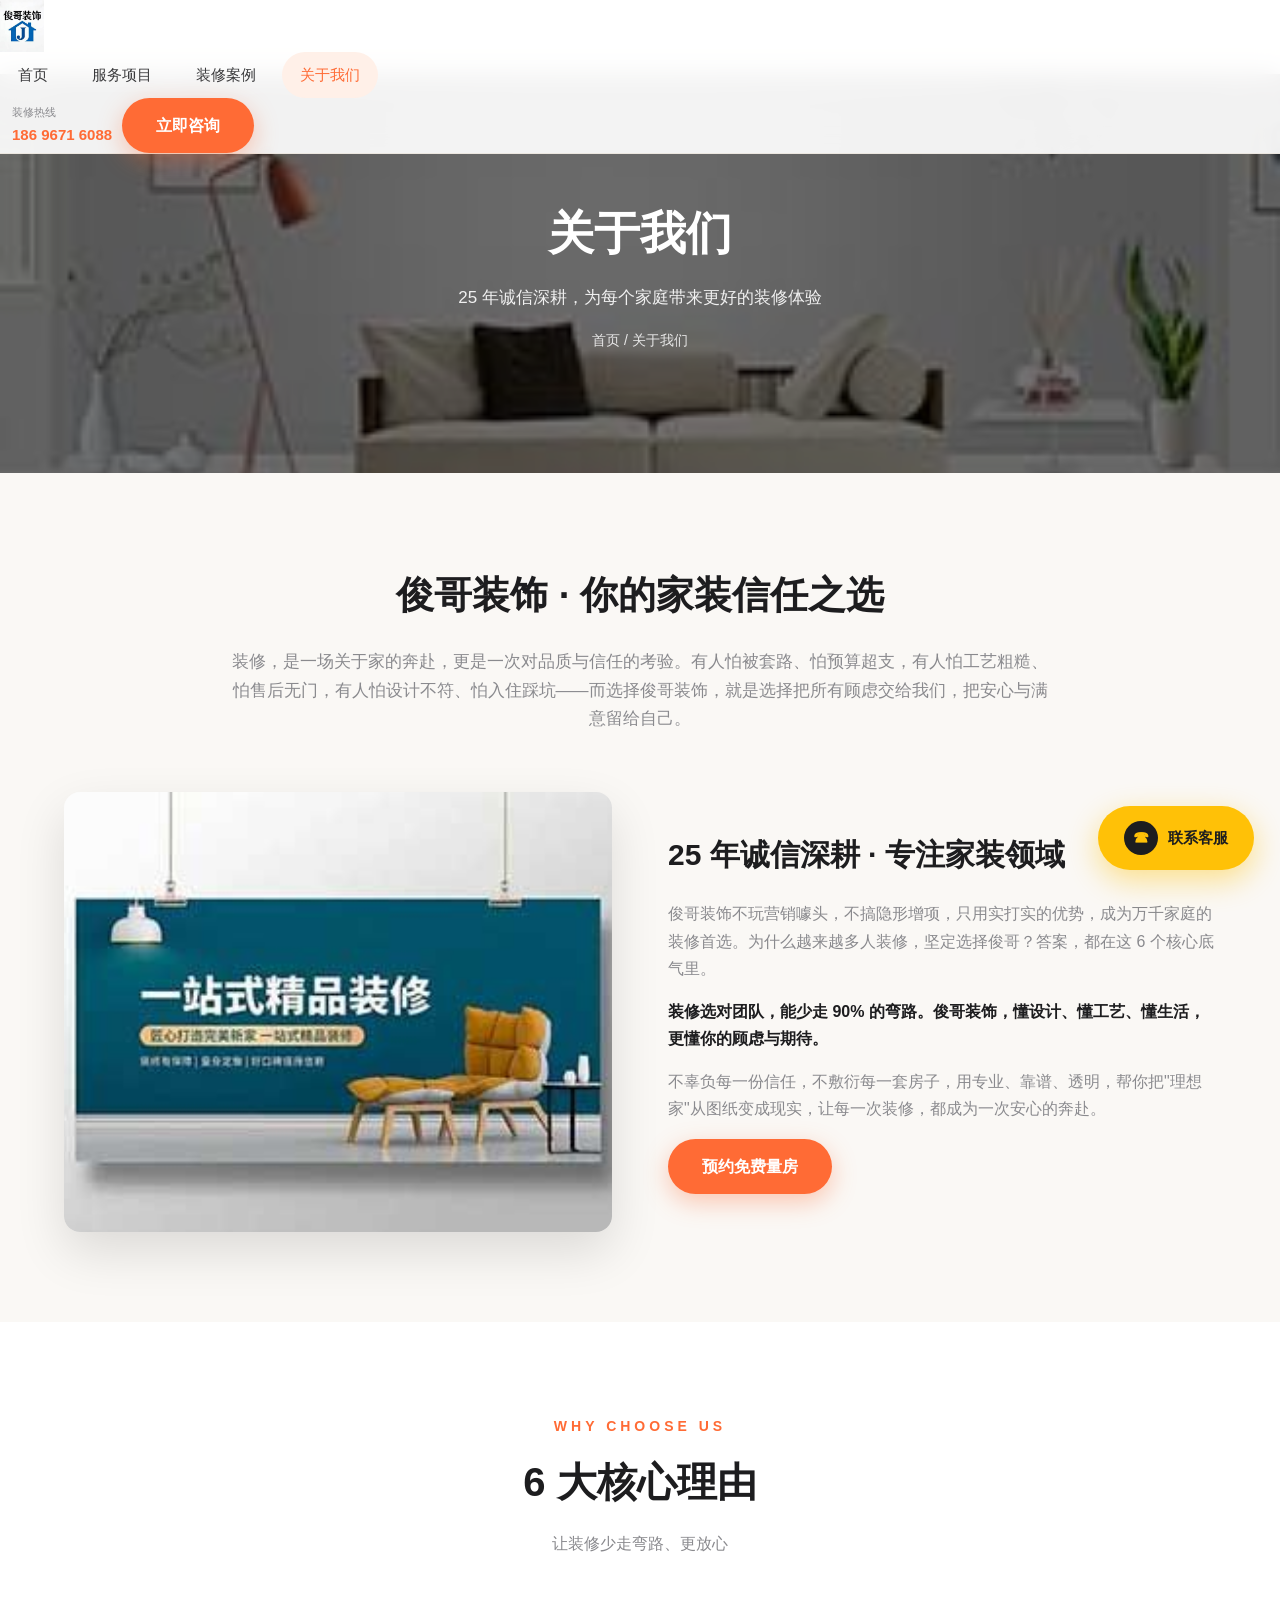
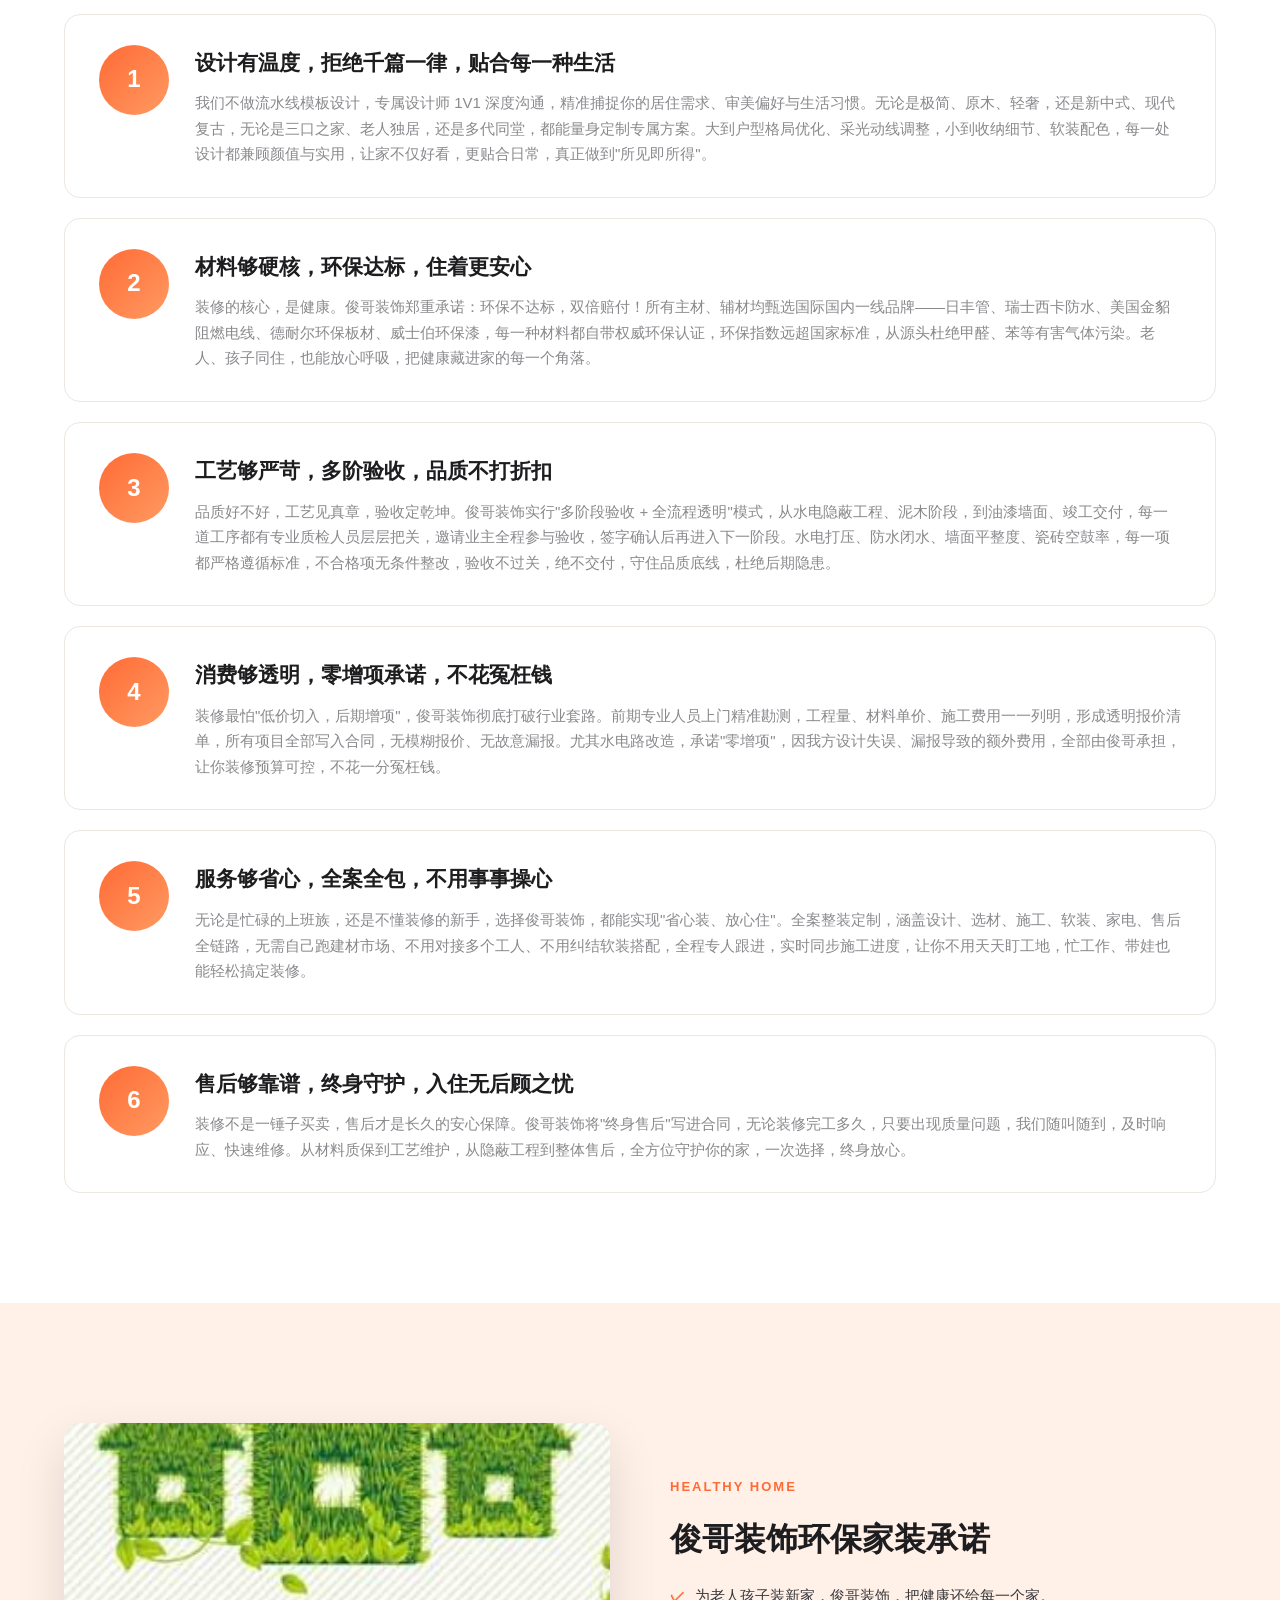
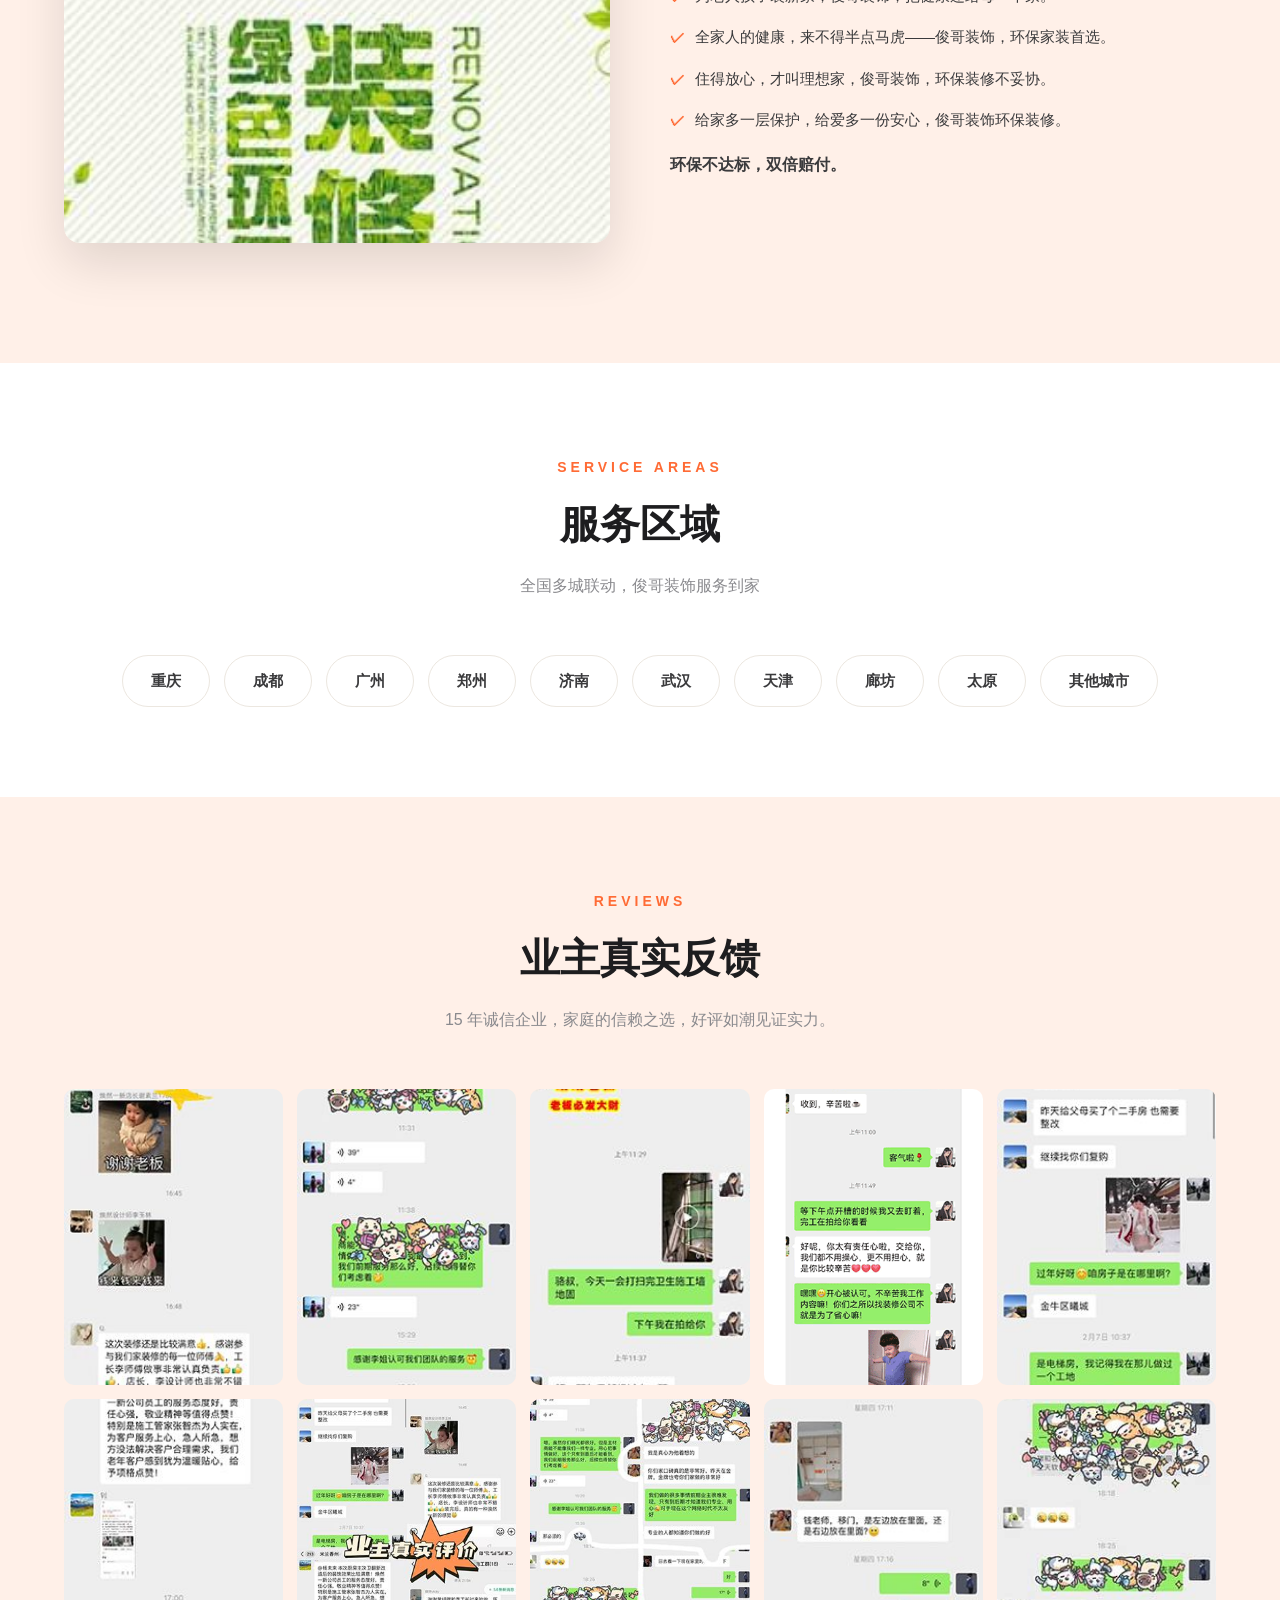
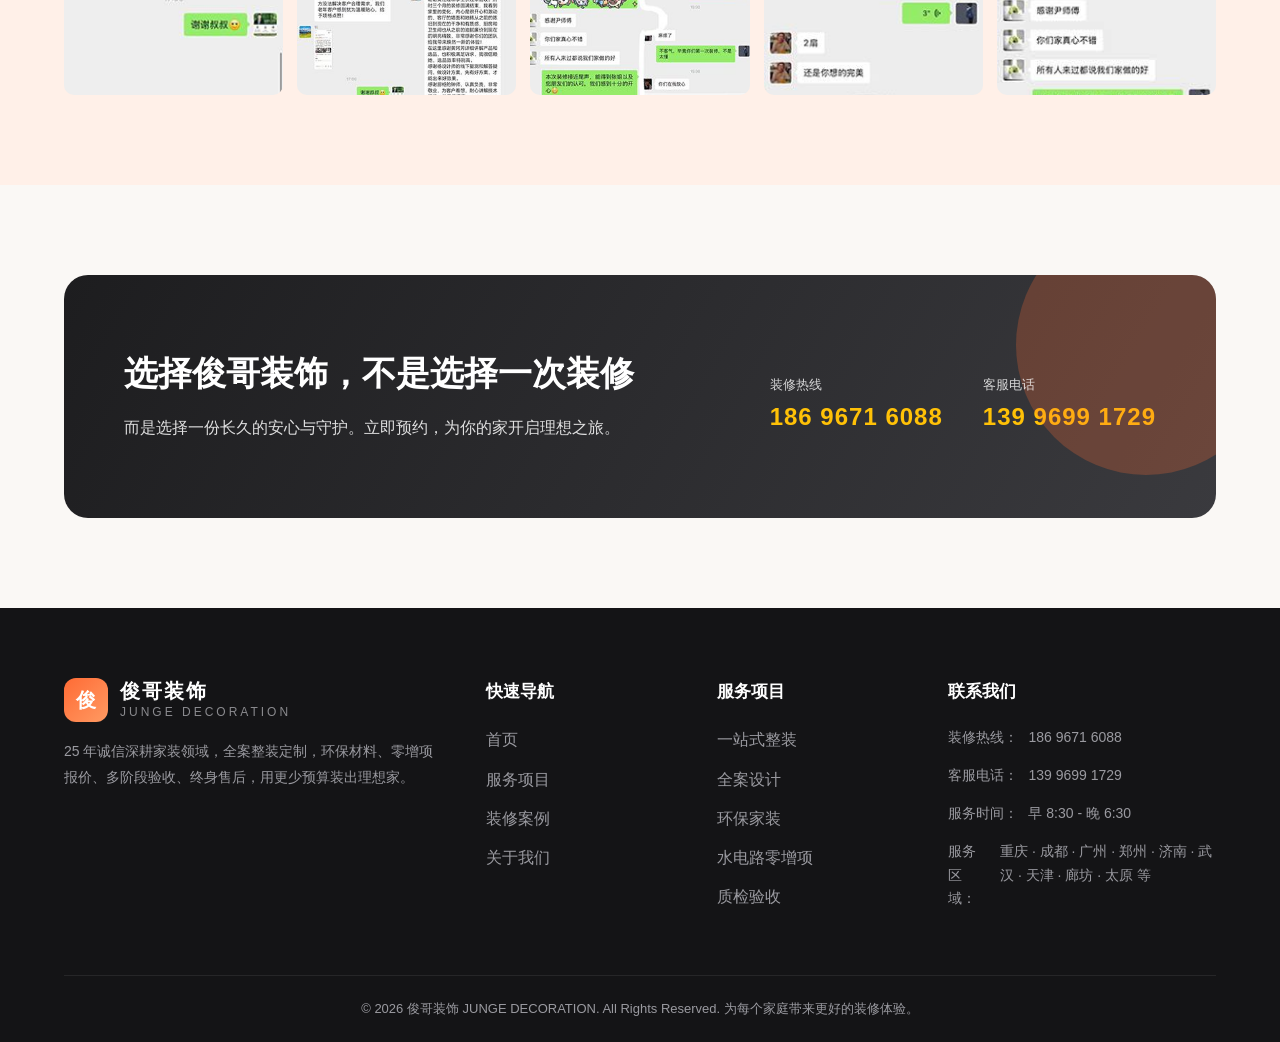
==== commit 4140d72a: "restyle about.html" ====
--- a/about.html
+++ b/about.html
@@ -1,270 +1,270 @@
-<!DOCTYPE html>
-<html lang="zh-CN">
-<head>
-  <meta charset="UTF-8" />
-  <meta name="viewport" content="width=device-width, initial-scale=1.0" />
-  <title>关于我们 - 俊哥装饰 | 25年诚信深耕 · 6大核心底气</title>
-  <meta name="description" content="俊哥装饰，25年诚信深耕家装领域。六大核心底气：设计有温度、材料够硬核、工艺够严苛、消费够透明、服务够省心、售后够靠谱，为每个家庭带来更好的装修体验。" />
-  <link rel="stylesheet" href="assets/css/style.css" />
-</head>
-<body>
-
-  <!-- ============ 顶部导航 ============ -->
-  <header class="header">
-          <a class="brand" href="index.html">
-        <img class="brand-logo-img" src="images/logo.jpg" alt="俊哥装饰" />
-      </a>
-      <nav class="nav-links">
-        <a href="index.html">首页</a>
-        <a href="services.html">服务项目</a>
-        <a href="cases.html">装修案例</a>
-        <a href="about.html">关于我们</a>
-      </nav>
-      <div class="nav-contact">
-        <div class="phone">
-          <small>装修热线</small>
-          186 9671 6088
-        </div>
-        <a class="btn btn--primary" href="tel:18696716088">立即咨询</a>
-      </div>
-      <button class="nav-toggle" aria-label="菜单">
-        <span></span><span></span><span></span>
-      </button>
-    </div>
-  </header>
-
-  <!-- ============ 页头 ============ -->
-  <section class="page-hero" style="background-image: url('images/why-bg.jpg');">
-    <div class="container">
-      <h1>关于我们</h1>
-      <p>25 年诚信深耕，为每个家庭带来更好的装修体验</p>
-      <div class="breadcrumb"><a href="index.html">首页</a> / 关于我们</div>
-    </div>
-  </section>
-
-  <!-- ============ 品牌故事 ============ -->
-  <section class="section">
-    <div class="container">
-      <div class="about-lead reveal">
-        <h2>俊哥装饰 · 你的家装信任之选</h2>
-        <p>装修，是一场关于家的奔赴，更是一次对品质与信任的考验。有人怕被套路、怕预算超支，有人怕工艺粗糙、怕售后无门，有人怕设计不符、怕入住踩坑——而选择俊哥装饰，就是选择把所有顾虑交给我们，把安心与满意留给自己。</p>
-      </div>
-      <div class="about-story reveal">
-        <img src="images/banner3.jpg" alt="俊哥装饰" />
-        <div>
-          <h3>25 年诚信深耕 · 专注家装领域</h3>
-          <p>俊哥装饰不玩营销噱头，不搞隐形增项，只用实打实的优势，成为万千家庭的装修首选。为什么越来越多人装修，坚定选择俊哥？答案，都在这 6 个核心底气里。</p>
-          <p style="font-weight:600; color:var(--dark);">装修选对团队，能少走 90% 的弯路。俊哥装饰，懂设计、懂工艺、懂生活，更懂你的顾虑与期待。</p>
-          <p>不辜负每一份信任，不敷衍每一套房子，用专业、靠谱、透明，帮你把"理想家"从图纸变成现实，让每一次装修，都成为一次安心的奔赴。</p>
-          <a class="btn btn--primary" href="tel:18696716088">预约免费量房</a>
-        </div>
-      </div>
-    </div>
-  </section>
-
-  <!-- ============ 6大核心理由 ============ -->
-  <section class="section section--white">
-    <div class="container">
-      <div class="section-head reveal">
-        <span class="kicker">WHY CHOOSE US</span>
-        <h2>6 大核心理由</h2>
-        <p>让装修少走弯路、更放心</p>
-      </div>
-
-      <div class="reason-item reveal">
-        <div class="no">1</div>
-        <div>
-          <h4>设计有温度，拒绝千篇一律，贴合每一种生活</h4>
-          <p>我们不做流水线模板设计，专属设计师 1V1 深度沟通，精准捕捉你的居住需求、审美偏好与生活习惯。无论是极简、原木、轻奢，还是新中式、现代复古，无论是三口之家、老人独居，还是多代同堂，都能量身定制专属方案。大到户型格局优化、采光动线调整，小到收纳细节、软装配色，每一处设计都兼顾颜值与实用，让家不仅好看，更贴合日常，真正做到"所见即所得"。</p>
-        </div>
-      </div>
-
-      <div class="reason-item reveal">
-        <div class="no">2</div>
-        <div>
-          <h4>材料够硬核，环保达标，住着更安心</h4>
-          <p>装修的核心，是健康。俊哥装饰郑重承诺：环保不达标，双倍赔付！所有主材、辅材均甄选国际国内一线品牌——日丰管、瑞士西卡防水、美国金貂阻燃电线、德耐尔环保板材、威士伯环保漆，每一种材料都自带权威环保认证，环保指数远超国家标准，从源头杜绝甲醛、苯等有害气体污染。老人、孩子同住，也能放心呼吸，把健康藏进家的每一个角落。</p>
-        </div>
-      </div>
-
-      <div class="reason-item reveal">
-        <div class="no">3</div>
-        <div>
-          <h4>工艺够严苛，多阶验收，品质不打折扣</h4>
-          <p>品质好不好，工艺见真章，验收定乾坤。俊哥装饰实行"多阶段验收 + 全流程透明"模式，从水电隐蔽工程、泥木阶段，到油漆墙面、竣工交付，每一道工序都有专业质检人员层层把关，邀请业主全程参与验收，签字确认后再进入下一阶段。水电打压、防水闭水、墙面平整度、瓷砖空鼓率，每一项都严格遵循标准，不合格项无条件整改，验收不过关，绝不交付，守住品质底线，杜绝后期隐患。</p>
-        </div>
-      </div>
-
-      <div class="reason-item reveal">
-        <div class="no">4</div>
-        <div>
-          <h4>消费够透明，零增项承诺，不花冤枉钱</h4>
-          <p>装修最怕"低价切入，后期增项"，俊哥装饰彻底打破行业套路。前期专业人员上门精准勘测，工程量、材料单价、施工费用一一列明，形成透明报价清单，所有项目全部写入合同，无模糊报价、无故意漏报。尤其水电路改造，承诺"零增项"，因我方设计失误、漏报导致的额外费用，全部由俊哥承担，让你装修预算可控，不花一分冤枉钱。</p>
-        </div>
-      </div>
-
-      <div class="reason-item reveal">
-        <div class="no">5</div>
-        <div>
-          <h4>服务够省心，全案全包，不用事事操心</h4>
-          <p>无论是忙碌的上班族，还是不懂装修的新手，选择俊哥装饰，都能实现"省心装、放心住"。全案整装定制，涵盖设计、选材、施工、软装、家电、售后全链路，无需自己跑建材市场、不用对接多个工人、不用纠结软装搭配，全程专人跟进，实时同步施工进度，让你不用天天盯工地，忙工作、带娃也能轻松搞定装修。</p>
-        </div>
-      </div>
-
-      <div class="reason-item reveal">
-        <div class="no">6</div>
-        <div>
-          <h4>售后够靠谱，终身守护，入住无后顾之忧</h4>
-          <p>装修不是一锤子买卖，售后才是长久的安心保障。俊哥装饰将"终身售后"写进合同，无论装修完工多久，只要出现质量问题，我们随叫随到，及时响应、快速维修。从材料质保到工艺维护，从隐蔽工程到整体售后，全方位守护你的家，一次选择，终身放心。</p>
-        </div>
-      </div>
-    </div>
-  </section>
-
-  <!-- ============ 环保承诺 ============ -->
-  <section class="section section--light">
-    <div class="container">
-      <div class="svc-block reveal">
-        <div class="media">
-          <img src="images/env.jpg" alt="环保家装承诺" />
-        </div>
-        <div>
-          <span class="svc-tag">HEALTHY HOME</span>
-          <h3>俊哥装饰环保家装承诺</h3>
-          <ul>
-            <li>为老人孩子装新家，俊哥装饰，把健康还给每一个家。</li>
-            <li>全家人的健康，来不得半点马虎——俊哥装饰，环保家装首选。</li>
-            <li>住得放心，才叫理想家，俊哥装饰，环保装修不妥协。</li>
-            <li>给家多一层保护，给爱多一份安心，俊哥装饰环保装修。</li>
-          </ul>
-          <p style="color:var(--primary); font-weight:700; margin-top:10px;">环保不达标，双倍赔付。</p>
-        </div>
-      </div>
-    </div>
-  </section>
-
-  <!-- ============ 服务区域 ============ -->
-  <section class="section section--white">
-    <div class="container">
-      <div class="section-head reveal">
-        <span class="kicker">SERVICE AREAS</span>
-        <h2>服务区域</h2>
-        <p>全国多城联动，俊哥装饰服务到家</p>
-      </div>
-      <div class="city-wrap reveal">
-        <span class="city-pill">重庆</span>
-        <span class="city-pill">成都</span>
-        <span class="city-pill">广州</span>
-        <span class="city-pill">郑州</span>
-        <span class="city-pill">济南</span>
-        <span class="city-pill">武汉</span>
-        <span class="city-pill">天津</span>
-        <span class="city-pill">廊坊</span>
-        <span class="city-pill">太原</span>
-        <span class="city-pill">其他城市</span>
-      </div>
-    </div>
-  </section>
-
-  <!-- ============ 真实口碑 ============ -->
-  <section class="section section--light" id="reviews">
-    <div class="container">
-      <div class="section-head reveal">
-        <span class="kicker">REVIEWS</span>
-        <h2>业主真实反馈</h2>
-        <p>15 年诚信企业，家庭的信赖之选，好评如潮见证实力。</p>
-      </div>
-      <div class="review-grid">
-        <img src="images/yzhk6.jpg" alt="业主反馈" data-lightbox="images/yzhk6.jpg" />
-        <img src="images/yzhk7.jpg" alt="业主反馈" data-lightbox="images/yzhk7.jpg" />
-        <img src="images/yzhk8.jpg" alt="业主反馈" data-lightbox="images/yzhk8.jpg" />
-        <img src="images/yzhk9.png" alt="业主反馈" data-lightbox="images/yzhk9.png" />
-        <img src="images/yzhk10.jpg" alt="业主反馈" data-lightbox="images/yzhk10.jpg" />
-        <img src="images/yzhk11.jpg" alt="业主反馈" data-lightbox="images/yzhk11.jpg" />
-        <img src="images/yzhk12.jpg" alt="业主反馈" data-lightbox="images/yzhk12.jpg" />
-        <img src="images/yzhk14.jpg" alt="业主反馈" data-lightbox="images/yzhk14.jpg" />
-        <img src="images/yzhk15.jpg" alt="业主反馈" data-lightbox="images/yzhk15.jpg" />
-        <img src="images/yzhk5.jpg" alt="业主反馈" data-lightbox="images/yzhk5.jpg" />
-      </div>
-    </div>
-  </section>
-
-  <!-- ============ 联系 CTA ============ -->
-  <section class="section">
-    <div class="container">
-      <div class="cta reveal">
-        <div>
-          <h3>选择俊哥装饰，不是选择一次装修</h3>
-          <p>而是选择一份长久的安心与守护。立即预约，为你的家开启理想之旅。</p>
-        </div>
-        <div class="phones">
-          <div>
-            <span>装修热线</span>
-            <b>186 9671 6088</b>
-          </div>
-          <div>
-            <span>客服电话</span>
-            <b>139 9699 1729</b>
-          </div>
-        </div>
-      </div>
-    </div>
-  </section>
-
-  <!-- ============ 页脚 ============ -->
-  <footer class="footer">
-    <div class="container">
-      <div class="footer-grid">
-        <div class="footer-brand">
-          <a class="brand" href="index.html">
-            <div class="brand-logo">俊</div>
-            <div class="brand-text">
-              <b style="color:#fff;">俊哥装饰</b>
-              <span>JUNGE DECORATION</span>
-            </div>
-          </a>
-          <p>25 年诚信深耕家装领域，全案整装定制，环保材料、零增项报价、多阶段验收、终身售后，用更少预算装出理想家。</p>
-        </div>
-        <div>
-          <h4>快速导航</h4>
-          <ul class="footer-links">
-            <li><a href="index.html">首页</a></li>
-            <li><a href="services.html">服务项目</a></li>
-            <li><a href="cases.html">装修案例</a></li>
-            <li><a href="about.html">关于我们</a></li>
-          </ul>
-        </div>
-        <div>
-          <h4>服务项目</h4>
-          <ul class="footer-links">
-            <li><a href="services.html">一站式整装</a></li>
-            <li><a href="services.html#design">全案设计</a></li>
-            <li><a href="services.html#env">环保家装</a></li>
-            <li><a href="services.html#zero">水电路零增项</a></li>
-            <li><a href="services.html#check">质检验收</a></li>
-          </ul>
-        </div>
-        <div>
-          <h4>联系我们</h4>
-          <ul class="footer-contact">
-            <li><span>装修热线：</span><a href="tel:18696716088">186 9671 6088</a></li>
-            <li><span>客服电话：</span><a href="tel:13996991729">139 9699 1729</a></li>
-            <li><span>服务时间：</span>早 8:30 - 晚 6:30</li>
-            <li><span>服务区域：</span>重庆 · 成都 · 广州 · 郑州 · 济南 · 武汉 · 天津 · 廊坊 · 太原 等</li>
-          </ul>
-        </div>
-      </div>
-      <div class="footer-bottom">
-        &copy; 2026 俊哥装饰 JUNGE DECORATION. All Rights Reserved. 为每个家庭带来更好的装修体验。
-      </div>
-    </div>
-  </footer>
-
-  <a class="float-call" href="tel:18696716088">
-    <span class="ico">&#9742;</span>
-    <span>联系客服</span>
-  </a>
-
-  <script src="assets/js/main.js"></script>
-</body>
-</html>
+<!DOCTYPE html>
+<html lang="zh-CN">
+<head>
+  <meta charset="UTF-8" />
+  <meta name="viewport" content="width=device-width, initial-scale=1.0" />
+  <title>关于我们 - 俊哥装饰 | 25年诚信深耕 · 6大核心底气</title>
+  <meta name="description" content="俊哥装饰，25年诚信深耕家装领域。六大核心底气：设计有温度、材料够硬核、工艺够严苛、消费够透明、服务够省心、售后够靠谱，为每个家庭带来更好的装修体验。" />
+  <link rel="stylesheet" href="assets/css/style.css" />
+</head>
+<body>
+
+  <!-- ============ 顶部导航 ============ -->
+  <header class="header">
+          <a class="brand" href="index.html">
+        <img class="brand-logo-img" src="images/logo.jpg" alt="俊哥装饰" />
+      </a>
+      <nav class="nav-links">
+        <a href="index.html">首页</a>
+        <a href="services.html">服务项目</a>
+        <a href="cases.html">装修案例</a>
+        <a href="about.html">关于我们</a>
+      </nav>
+      <div class="nav-contact">
+        <div class="phone">
+          <small>装修热线</small>
+          186 9671 6088
+        </div>
+        <a class="btn btn--primary" href="tel:18696716088">立即咨询</a>
+      </div>
+      <button class="nav-toggle" aria-label="菜单">
+        <span></span><span></span><span></span>
+      </button>
+    </div>
+  </header>
+
+  <!-- ============ 页头 ============ -->
+  <section class="page-hero" style="background-image: url('images/why-bg.jpg');">
+    <div class="container">
+      <h1>关于我们</h1>
+      <p>25 年诚信深耕，为每个家庭带来更好的装修体验</p>
+      <div class="breadcrumb"><a href="index.html">首页</a> / 关于我们</div>
+    </div>
+  </section>
+
+  <!-- ============ 品牌故事 ============ -->
+  <section class="section">
+    <div class="container">
+      <div class="about-lead reveal">
+        <h2>俊哥装饰 · 你的家装信任之选</h2>
+        <p>装修，是一场关于家的奔赴，更是一次对品质与信任的考验。有人怕被套路、怕预算超支，有人怕工艺粗糙、怕售后无门，有人怕设计不符、怕入住踩坑——而选择俊哥装饰，就是选择把所有顾虑交给我们，把安心与满意留给自己。</p>
+      </div>
+      <div class="about-story reveal">
+        <img src="images/banner3.jpg" alt="俊哥装饰" />
+        <div>
+          <h3>25 年诚信深耕 · 专注家装领域</h3>
+          <p>俊哥装饰不玩营销噱头，不搞隐形增项，只用实打实的优势，成为万千家庭的装修首选。为什么越来越多人装修，坚定选择俊哥？答案，都在这 6 个核心底气里。</p>
+          <p style="font-weight:600; color:var(--dark);">装修选对团队，能少走 90% 的弯路。俊哥装饰，懂设计、懂工艺、懂生活，更懂你的顾虑与期待。</p>
+          <p>不辜负每一份信任，不敷衍每一套房子，用专业、靠谱、透明，帮你把"理想家"从图纸变成现实，让每一次装修，都成为一次安心的奔赴。</p>
+          <a class="btn btn--primary" href="tel:18696716088">预约免费量房</a>
+        </div>
+      </div>
+    </div>
+  </section>
+
+  <!-- ============ 6大核心理由 ============ -->
+  <section class="section section--white">
+    <div class="container">
+      <div class="section-head reveal">
+        <span class="kicker">WHY CHOOSE US</span>
+        <h2>6 大核心理由</h2>
+        <p>让装修少走弯路、更放心</p>
+      </div>
+
+      <div class="reason-item reveal">
+        <div class="no">1</div>
+        <div>
+          <h4>设计有温度，拒绝千篇一律，贴合每一种生活</h4>
+          <p>我们不做流水线模板设计，专属设计师 1V1 深度沟通，精准捕捉你的居住需求、审美偏好与生活习惯。无论是极简、原木、轻奢，还是新中式、现代复古，无论是三口之家、老人独居，还是多代同堂，都能量身定制专属方案。大到户型格局优化、采光动线调整，小到收纳细节、软装配色，每一处设计都兼顾颜值与实用，让家不仅好看，更贴合日常，真正做到"所见即所得"。</p>
+        </div>
+      </div>
+
+      <div class="reason-item reveal">
+        <div class="no">2</div>
+        <div>
+          <h4>材料够硬核，环保达标，住着更安心</h4>
+          <p>装修的核心，是健康。俊哥装饰郑重承诺：环保不达标，双倍赔付！所有主材、辅材均甄选国际国内一线品牌——日丰管、瑞士西卡防水、美国金貂阻燃电线、德耐尔环保板材、威士伯环保漆，每一种材料都自带权威环保认证，环保指数远超国家标准，从源头杜绝甲醛、苯等有害气体污染。老人、孩子同住，也能放心呼吸，把健康藏进家的每一个角落。</p>
+        </div>
+      </div>
+
+      <div class="reason-item reveal">
+        <div class="no">3</div>
+        <div>
+          <h4>工艺够严苛，多阶验收，品质不打折扣</h4>
+          <p>品质好不好，工艺见真章，验收定乾坤。俊哥装饰实行"多阶段验收 + 全流程透明"模式，从水电隐蔽工程、泥木阶段，到油漆墙面、竣工交付，每一道工序都有专业质检人员层层把关，邀请业主全程参与验收，签字确认后再进入下一阶段。水电打压、防水闭水、墙面平整度、瓷砖空鼓率，每一项都严格遵循标准，不合格项无条件整改，验收不过关，绝不交付，守住品质底线，杜绝后期隐患。</p>
+        </div>
+      </div>
+
+      <div class="reason-item reveal">
+        <div class="no">4</div>
+        <div>
+          <h4>消费够透明，零增项承诺，不花冤枉钱</h4>
+          <p>装修最怕"低价切入，后期增项"，俊哥装饰彻底打破行业套路。前期专业人员上门精准勘测，工程量、材料单价、施工费用一一列明，形成透明报价清单，所有项目全部写入合同，无模糊报价、无故意漏报。尤其水电路改造，承诺"零增项"，因我方设计失误、漏报导致的额外费用，全部由俊哥承担，让你装修预算可控，不花一分冤枉钱。</p>
+        </div>
+      </div>
+
+      <div class="reason-item reveal">
+        <div class="no">5</div>
+        <div>
+          <h4>服务够省心，全案全包，不用事事操心</h4>
+          <p>无论是忙碌的上班族，还是不懂装修的新手，选择俊哥装饰，都能实现"省心装、放心住"。全案整装定制，涵盖设计、选材、施工、软装、家电、售后全链路，无需自己跑建材市场、不用对接多个工人、不用纠结软装搭配，全程专人跟进，实时同步施工进度，让你不用天天盯工地，忙工作、带娃也能轻松搞定装修。</p>
+        </div>
+      </div>
+
+      <div class="reason-item reveal">
+        <div class="no">6</div>
+        <div>
+          <h4>售后够靠谱，终身守护，入住无后顾之忧</h4>
+          <p>装修不是一锤子买卖，售后才是长久的安心保障。俊哥装饰将"终身售后"写进合同，无论装修完工多久，只要出现质量问题，我们随叫随到，及时响应、快速维修。从材料质保到工艺维护，从隐蔽工程到整体售后，全方位守护你的家，一次选择，终身放心。</p>
+        </div>
+      </div>
+    </div>
+  </section>
+
+  <!-- ============ 环保承诺 ============ -->
+  <section class="section section--light">
+    <div class="container">
+      <div class="svc-block reveal">
+        <div class="media">
+          <img src="images/env.jpg" alt="环保家装承诺" />
+        </div>
+        <div>
+          <span class="svc-tag">HEALTHY HOME</span>
+          <h3>俊哥装饰环保家装承诺</h3>
+          <ul>
+            <li>为老人孩子装新家，俊哥装饰，把健康还给每一个家。</li>
+            <li>全家人的健康，来不得半点马虎——俊哥装饰，环保家装首选。</li>
+            <li>住得放心，才叫理想家，俊哥装饰，环保装修不妥协。</li>
+            <li>给家多一层保护，给爱多一份安心，俊哥装饰环保装修。</li>
+          </ul>
+          <p style="color:var(--accent); font-weight:700; margin-top:10px;">环保不达标，双倍赔付。</p>
+        </div>
+      </div>
+    </div>
+  </section>
+
+  <!-- ============ 服务区域 ============ -->
+  <section class="section section--white">
+    <div class="container">
+      <div class="section-head reveal">
+        <span class="kicker">SERVICE AREAS</span>
+        <h2>服务区域</h2>
+        <p>全国多城联动，俊哥装饰服务到家</p>
+      </div>
+      <div class="city-wrap reveal">
+        <span class="city-pill">重庆</span>
+        <span class="city-pill">成都</span>
+        <span class="city-pill">广州</span>
+        <span class="city-pill">郑州</span>
+        <span class="city-pill">济南</span>
+        <span class="city-pill">武汉</span>
+        <span class="city-pill">天津</span>
+        <span class="city-pill">廊坊</span>
+        <span class="city-pill">太原</span>
+        <span class="city-pill">其他城市</span>
+      </div>
+    </div>
+  </section>
+
+  <!-- ============ 真实口碑 ============ -->
+  <section class="section section--light" id="reviews">
+    <div class="container">
+      <div class="section-head reveal">
+        <span class="kicker">REVIEWS</span>
+        <h2>业主真实反馈</h2>
+        <p>15 年诚信企业，家庭的信赖之选，好评如潮见证实力。</p>
+      </div>
+      <div class="review-grid">
+        <img src="images/yzhk6.jpg" alt="业主反馈" data-lightbox="images/yzhk6.jpg" />
+        <img src="images/yzhk7.jpg" alt="业主反馈" data-lightbox="images/yzhk7.jpg" />
+        <img src="images/yzhk8.jpg" alt="业主反馈" data-lightbox="images/yzhk8.jpg" />
+        <img src="images/yzhk9.png" alt="业主反馈" data-lightbox="images/yzhk9.png" />
+        <img src="images/yzhk10.jpg" alt="业主反馈" data-lightbox="images/yzhk10.jpg" />
+        <img src="images/yzhk11.jpg" alt="业主反馈" data-lightbox="images/yzhk11.jpg" />
+        <img src="images/yzhk12.jpg" alt="业主反馈" data-lightbox="images/yzhk12.jpg" />
+        <img src="images/yzhk14.jpg" alt="业主反馈" data-lightbox="images/yzhk14.jpg" />
+        <img src="images/yzhk15.jpg" alt="业主反馈" data-lightbox="images/yzhk15.jpg" />
+        <img src="images/yzhk5.jpg" alt="业主反馈" data-lightbox="images/yzhk5.jpg" />
+      </div>
+    </div>
+  </section>
+
+  <!-- ============ 联系 CTA ============ -->
+  <section class="section">
+    <div class="container">
+      <div class="cta reveal">
+        <div>
+          <h3>选择俊哥装饰，不是选择一次装修</h3>
+          <p>而是选择一份长久的安心与守护。立即预约，为你的家开启理想之旅。</p>
+        </div>
+        <div class="phones">
+          <div>
+            <span>装修热线</span>
+            <b>186 9671 6088</b>
+          </div>
+          <div>
+            <span>客服电话</span>
+            <b>139 9699 1729</b>
+          </div>
+        </div>
+      </div>
+    </div>
+  </section>
+
+  <!-- ============ 页脚 ============ -->
+  <footer class="footer">
+    <div class="container">
+      <div class="footer-grid">
+        <div class="footer-brand">
+          <a class="brand" href="index.html">
+            <div class="brand-logo">俊</div>
+            <div class="brand-text">
+              <b style="color:#fff;">俊哥装饰</b>
+              <span>JUNGE DECORATION</span>
+            </div>
+          </a>
+          <p>25 年诚信深耕家装领域，全案整装定制，环保材料、零增项报价、多阶段验收、终身售后，用更少预算装出理想家。</p>
+        </div>
+        <div>
+          <h4>快速导航</h4>
+          <ul class="footer-links">
+            <li><a href="index.html">首页</a></li>
+            <li><a href="services.html">服务项目</a></li>
+            <li><a href="cases.html">装修案例</a></li>
+            <li><a href="about.html">关于我们</a></li>
+          </ul>
+        </div>
+        <div>
+          <h4>服务项目</h4>
+          <ul class="footer-links">
+            <li><a href="services.html">一站式整装</a></li>
+            <li><a href="services.html#design">全案设计</a></li>
+            <li><a href="services.html#env">环保家装</a></li>
+            <li><a href="services.html#zero">水电路零增项</a></li>
+            <li><a href="services.html#check">质检验收</a></li>
+          </ul>
+        </div>
+        <div>
+          <h4>联系我们</h4>
+          <ul class="footer-contact">
+            <li><span>装修热线：</span><a href="tel:18696716088">186 9671 6088</a></li>
+            <li><span>客服电话：</span><a href="tel:13996991729">139 9699 1729</a></li>
+            <li><span>服务时间：</span>早 8:30 - 晚 6:30</li>
+            <li><span>服务区域：</span>重庆 · 成都 · 广州 · 郑州 · 济南 · 武汉 · 天津 · 廊坊 · 太原 等</li>
+          </ul>
+        </div>
+      </div>
+      <div class="footer-bottom">
+        &copy; 2026 俊哥装饰 JUNGE DECORATION. All Rights Reserved. 为每个家庭带来更好的装修体验。
+      </div>
+    </div>
+  </footer>
+
+  <a class="float-call" href="tel:18696716088">
+    <span class="ico">&#9742;</span>
+    <span>联系客服</span>
+  </a>
+
+  <script src="assets/js/main.js"></script>
+</body>
+</html>
--- a/assets/css/style.css
+++ b/assets/css/style.css
@@ -682,3 +682,14 @@
   .footer-grid { grid-template-columns: 1fr; }
   .case-gallery { grid-template-columns: 1fr 1fr; }
 }
+
+/* 导航商标图片样式（替换原文字 Logo） */
+.brand-logo-img {
+  height: 52px;
+  width: auto;
+  display: block;
+  object-fit: contain;
+}
+@media (max-width: 640px) {
+  .brand-logo-img { height: 44px; }
+}
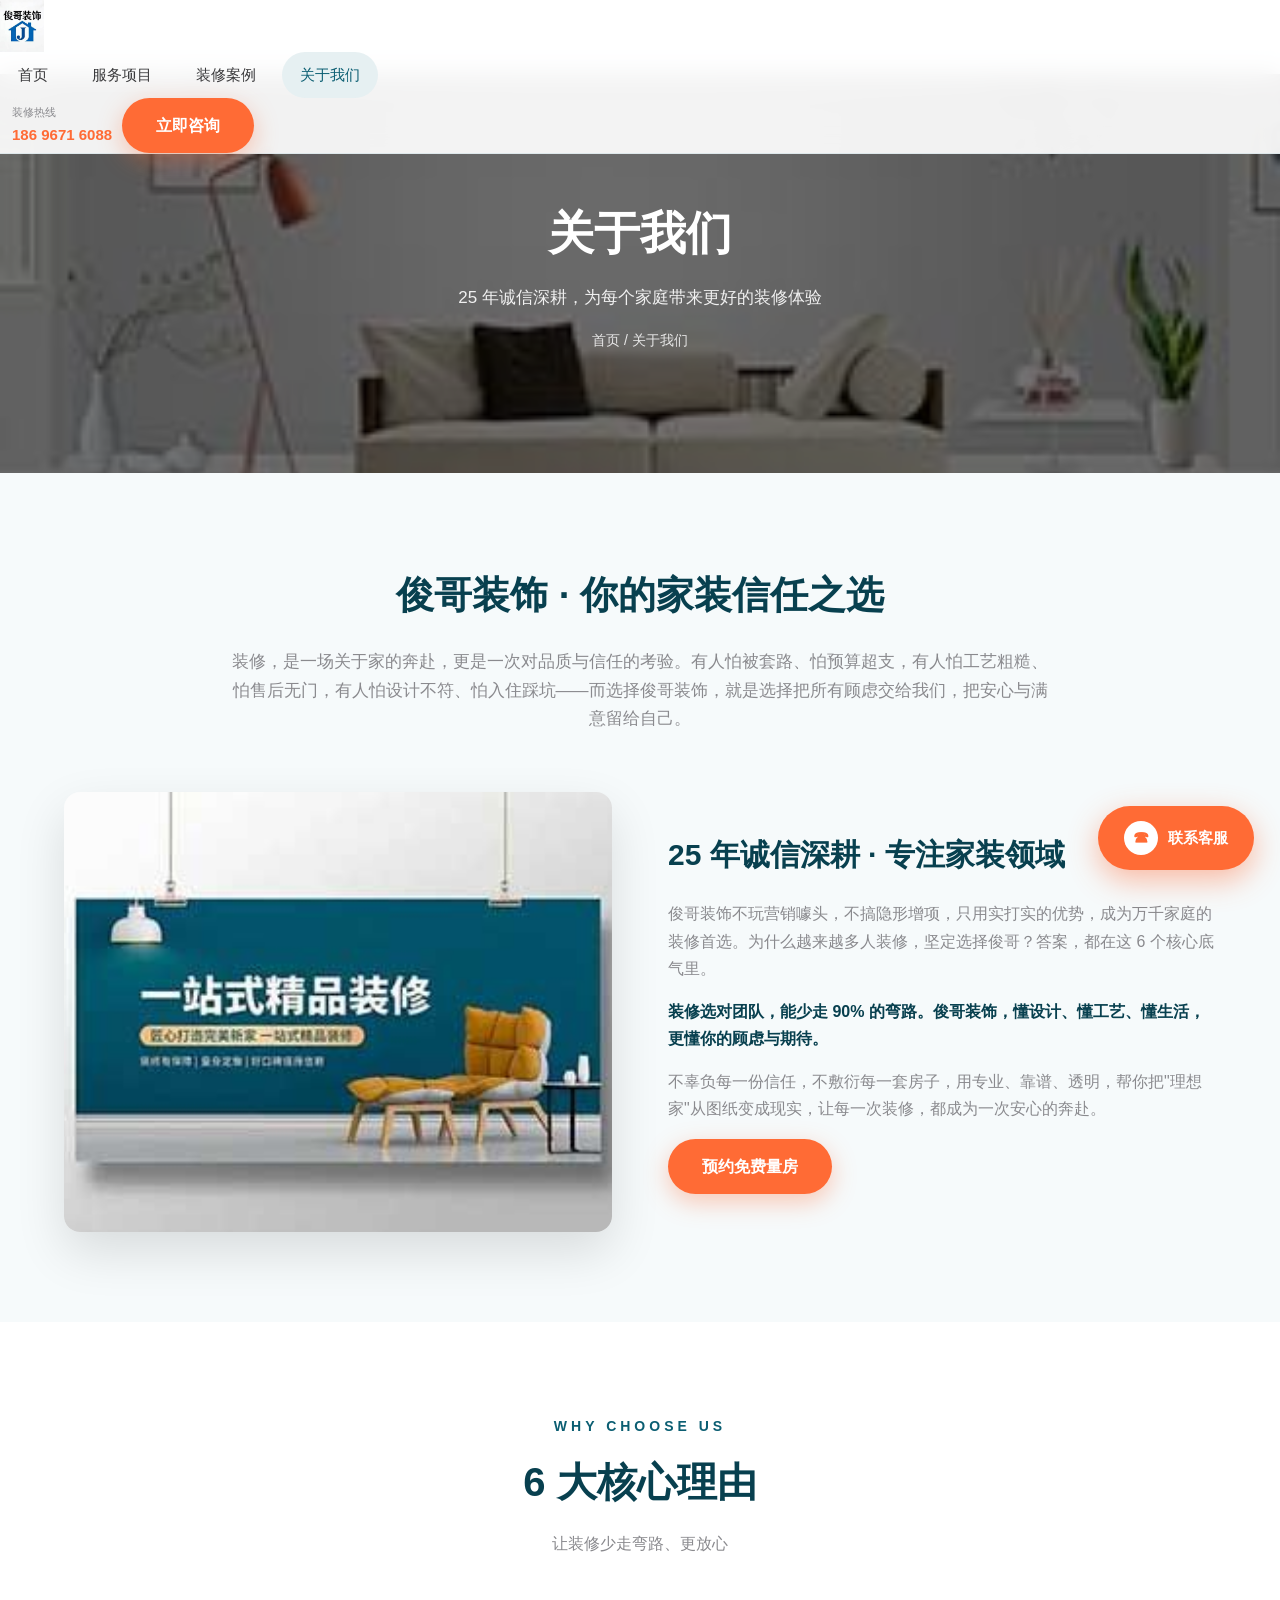
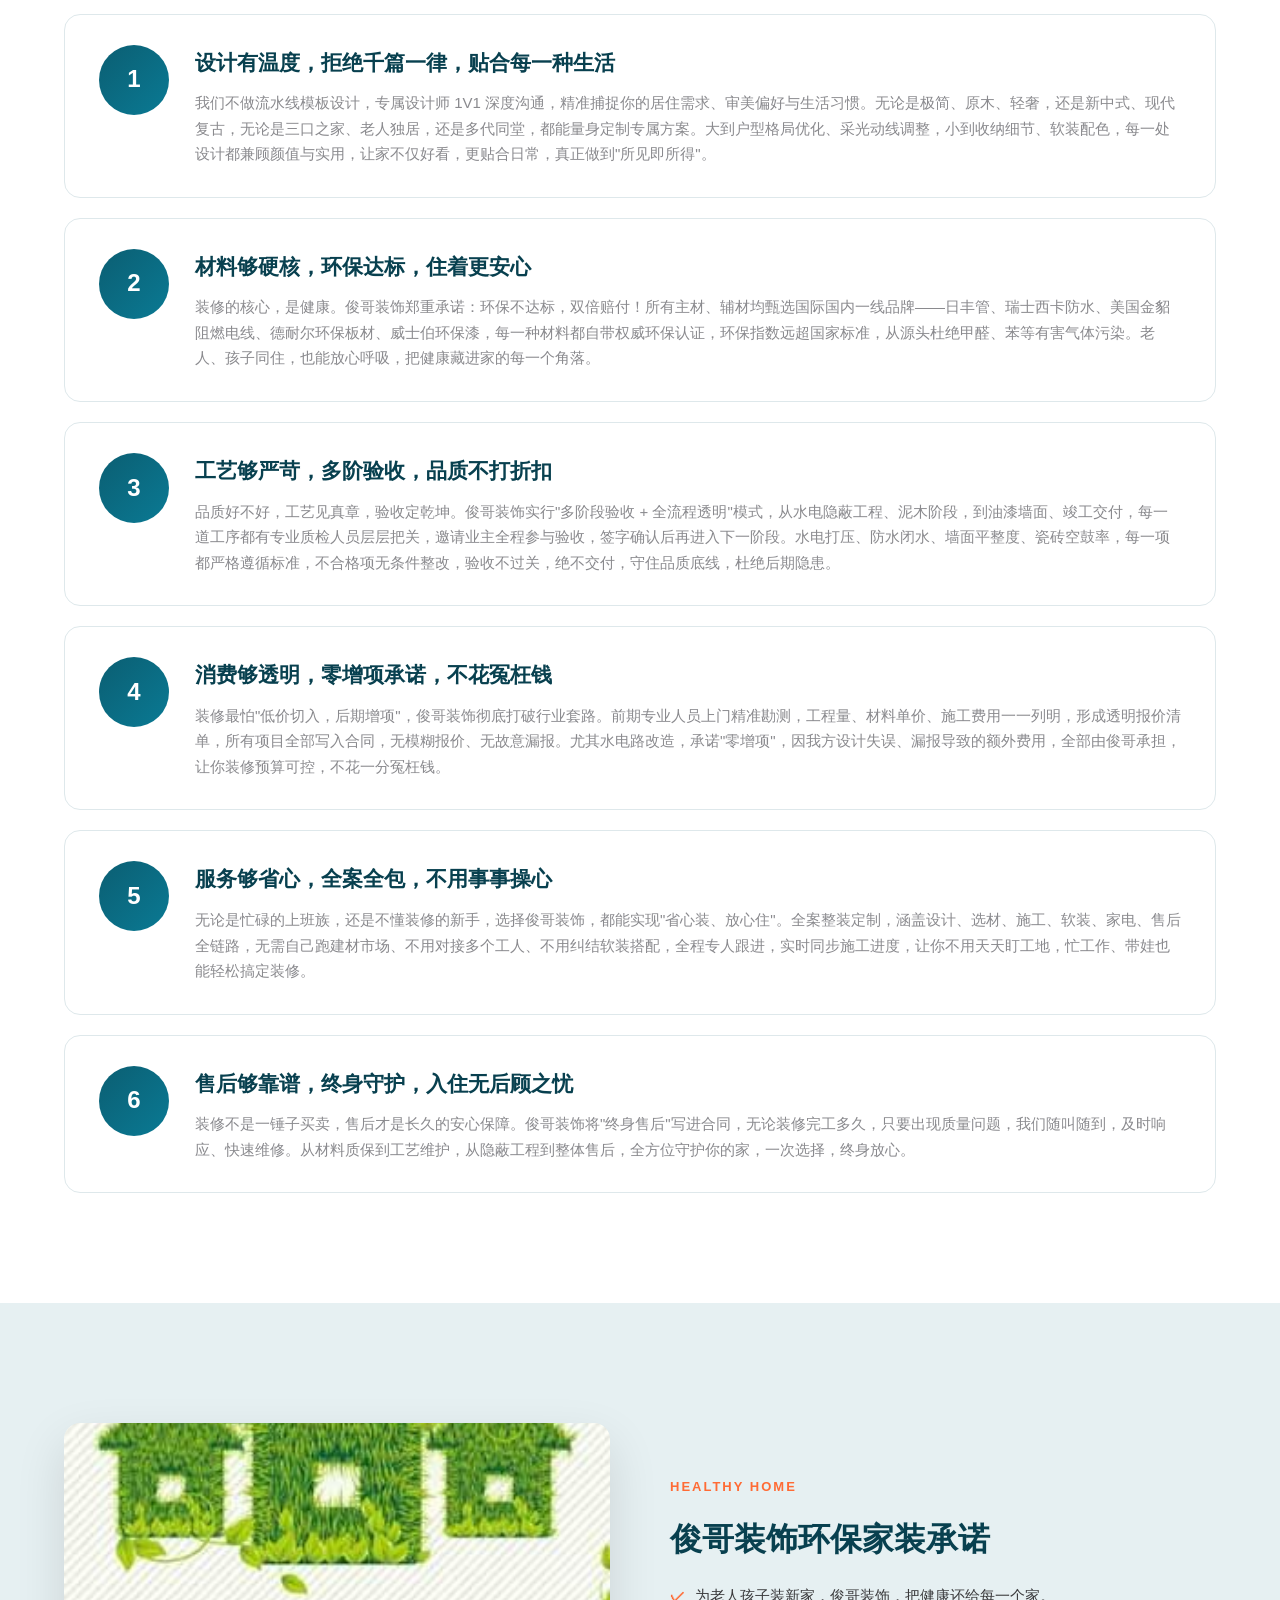
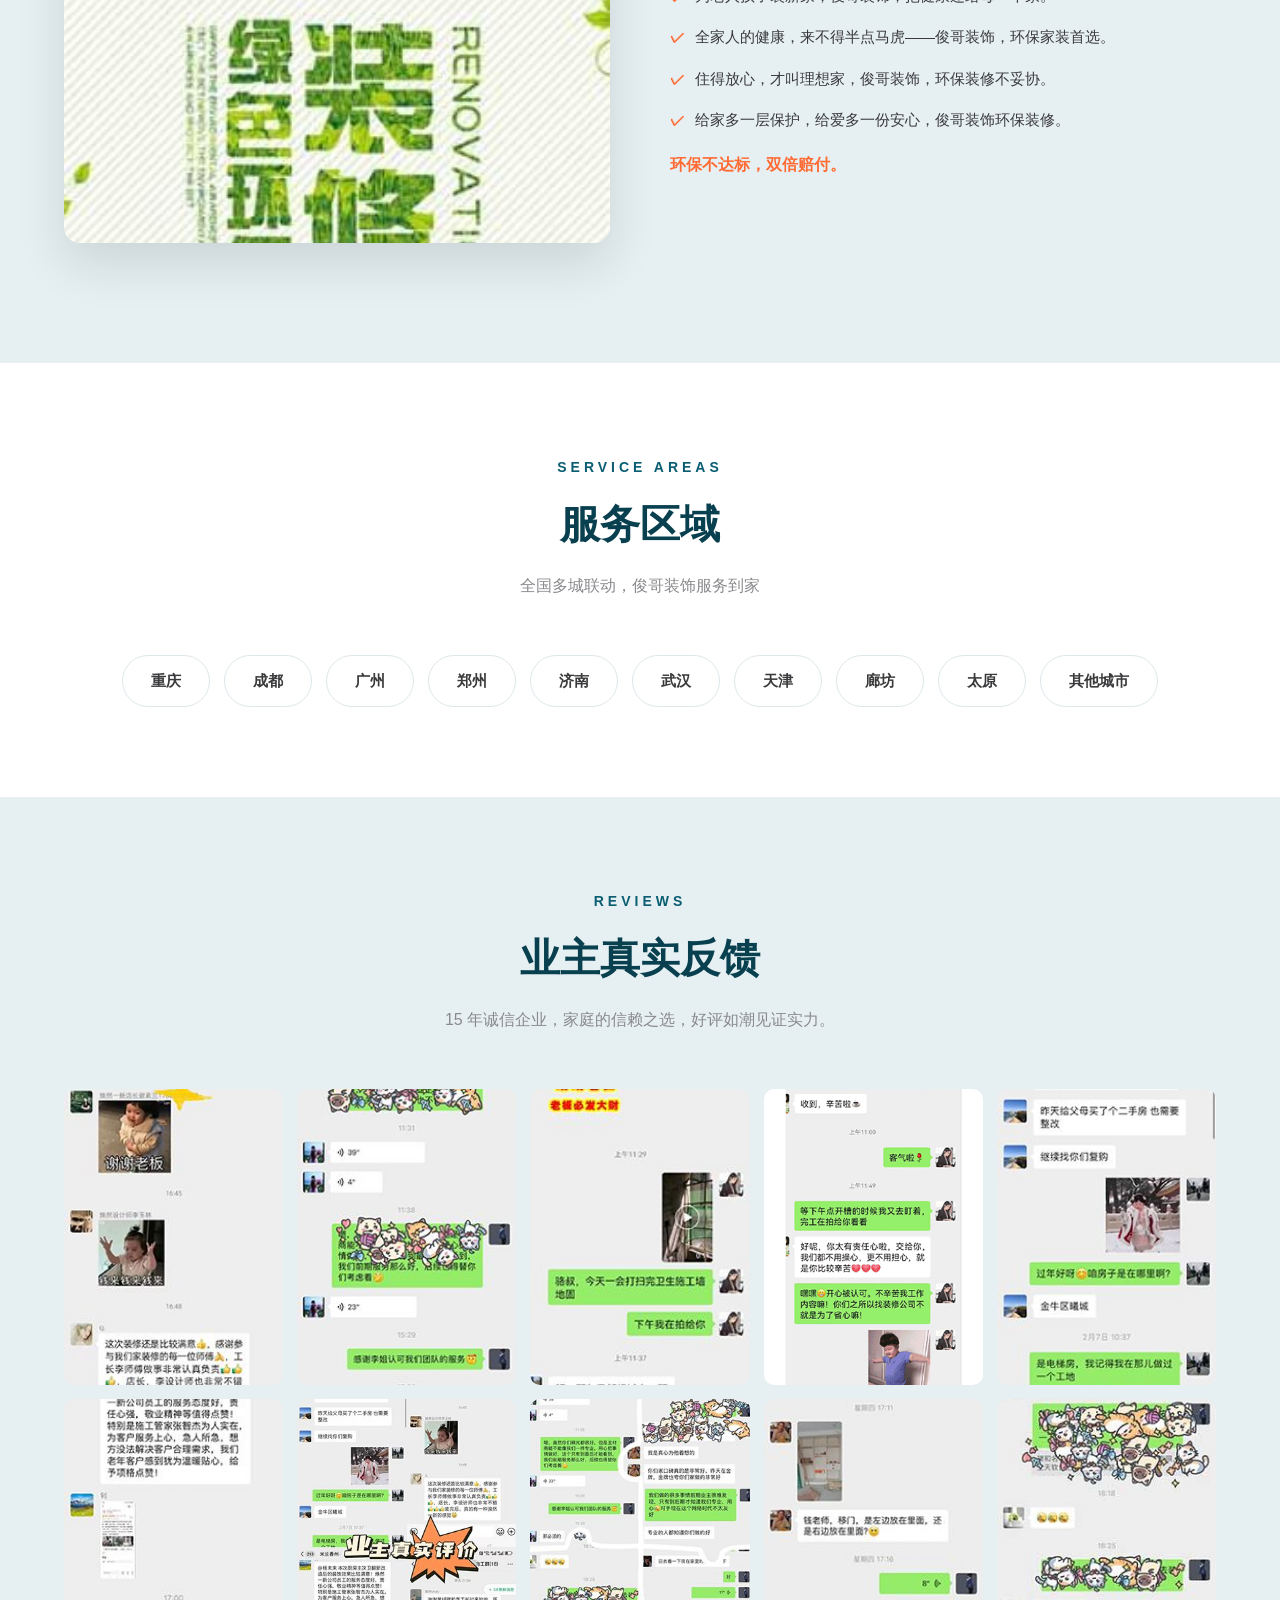
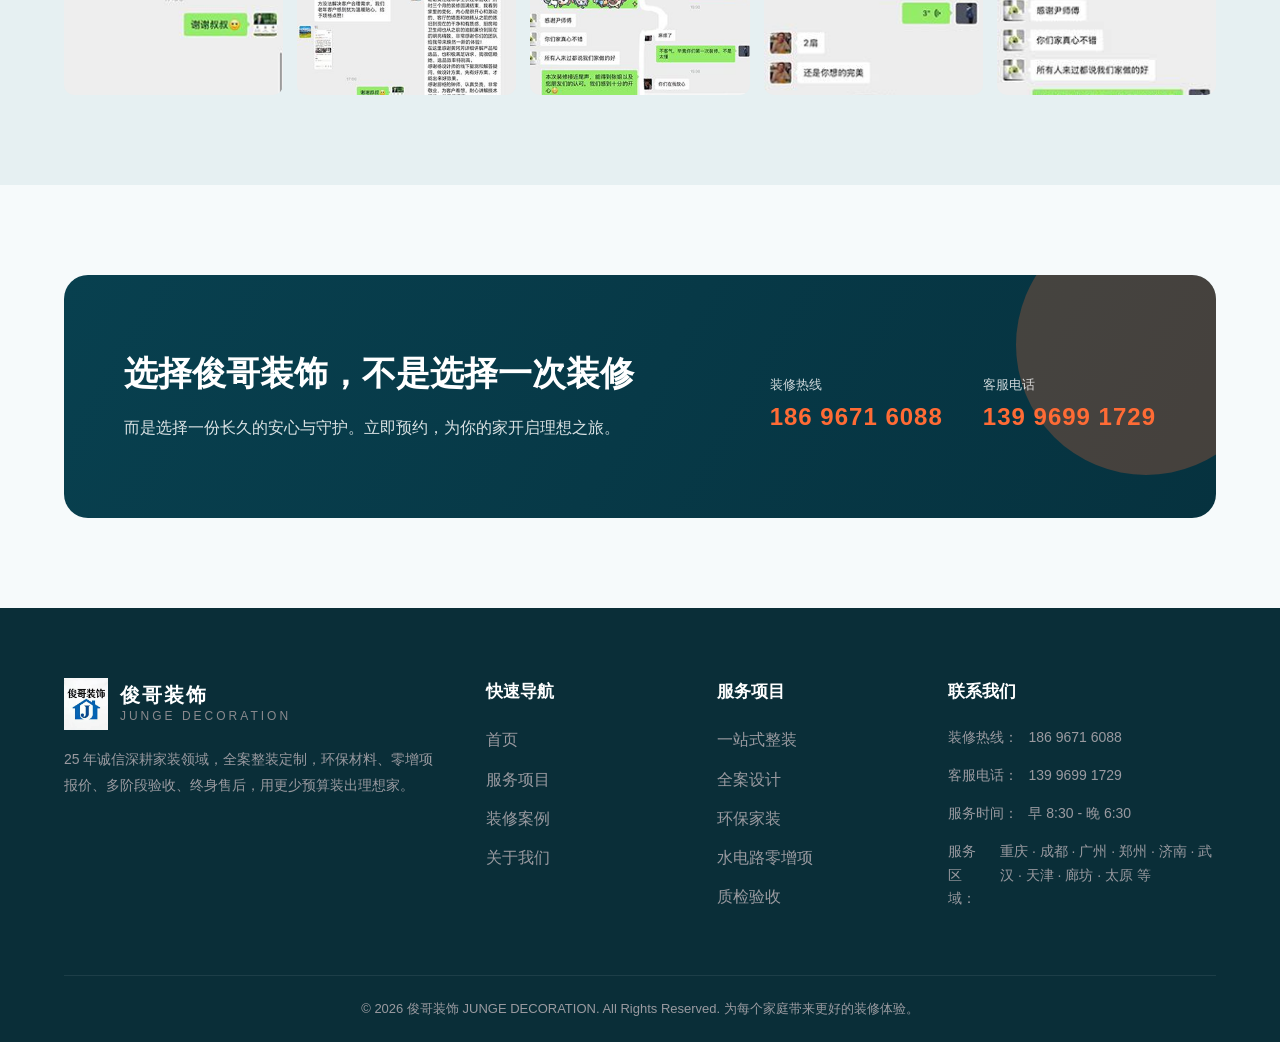
==== commit 4120b513: "update about.html" ====
--- a/about.html
+++ b/about.html
@@ -1,4 +1,4 @@
-<!DOCTYPE html>
+﻿<!DOCTYPE html>
 <html lang="zh-CN">
 <head>
   <meta charset="UTF-8" />
@@ -217,7 +217,7 @@
       <div class="footer-grid">
         <div class="footer-brand">
           <a class="brand" href="index.html">
-            <div class="brand-logo">俊</div>
+            <img class="brand-logo-img footer-brand-logo" src="images/logo.jpg" alt="俊哥装饰" />
             <div class="brand-text">
               <b style="color:#fff;">俊哥装饰</b>
               <span>JUNGE DECORATION</span>
--- a/assets/css/style.css
+++ b/assets/css/style.css
@@ -1,695 +1,698 @@
-/* =========================================================
-   俊哥装饰 · 装修服务网站 全局样式
-   主色: 品牌橙 #ff6b35 / 深灰 #1d1d1f / 原木暖调 #b98a5e
-   ========================================================= */
-:root {
-  --primary: #ff6b35;
-  --primary-dark: #e8541d;
-  --primary-light: #fff0e8;
-  --dark: #1d1d1f;
-  --dark-2: #2a2a2e;
-  --text: #3a3a3c;
-  --text-light: #8a8a8e;
-  --bg: #faf8f5;
-  --bg-white: #ffffff;
-  --border: #ece7e0;
-  --wood: #b98a5e;
-  --yellow: #ffc107;
-  --shadow: 0 10px 30px rgba(0, 0, 0, 0.06);
-  --shadow-lg: 0 20px 50px rgba(0, 0, 0, 0.12);
-  --radius: 16px;
-  --radius-sm: 10px;
-  --font: "PingFang SC", "Microsoft YaHei", "Hiragino Sans GB", "Segoe UI", sans-serif;
-}
-
-* { margin: 0; padding: 0; box-sizing: border-box; }
-
-html { scroll-behavior: smooth; }
-
-body {
-  font-family: var(--font);
-  color: var(--text);
-  background: var(--bg);
-  line-height: 1.7;
-  -webkit-font-smoothing: antialiased;
-}
-
-img { max-width: 100%; display: block; }
-a { text-decoration: none; color: inherit; }
-ul { list-style: none; }
-
-.container {
-  max-width: 1200px;
-  margin: 0 auto;
-  padding: 0 24px;
-}
-
-.section { padding: 90px 0; }
-.section--white { background: #fff; }
-.section--dark { background: var(--dark); color: #fff; }
-.section--light { background: var(--primary-light); }
-
-.section-head { text-align: center; margin-bottom: 56px; }
-.section-head .kicker {
-  display: inline-block;
-  color: var(--primary);
-  font-weight: 600;
-  letter-spacing: 4px;
-  font-size: 14px;
-  text-transform: uppercase;
-  margin-bottom: 10px;
-}
-.section-head h2 {
-  font-size: 40px;
-  font-weight: 700;
-  color: var(--dark);
-  margin-bottom: 14px;
-}
-.section-head p { color: var(--text-light); max-width: 640px; margin: 0 auto; }
-
-/* ---------- 按钮 ---------- */
-.btn {
-  display: inline-flex;
-  align-items: center;
-  gap: 8px;
-  padding: 14px 34px;
-  border-radius: 999px;
-  font-size: 16px;
-  font-weight: 600;
-  cursor: pointer;
-  border: none;
-  transition: all 0.3s ease;
-}
-.btn--primary { background: var(--primary); color: #fff; box-shadow: 0 8px 24px rgba(255, 107, 53, 0.35); }
-.btn--primary:hover { background: var(--primary-dark); transform: translateY(-2px); }
-.btn--outline { background: transparent; color: #fff; border: 1.5px solid rgba(255,255,255,0.6); }
-.btn--outline:hover { background: rgba(255,255,255,0.12); }
-.btn--dark { background: var(--dark); color: #fff; }
-.btn--dark:hover { background: #000; transform: translateY(-2px); }
-
-/* ---------- 顶部导航 ---------- */
-.header {
-  position: fixed;
-  top: 0; left: 0; right: 0;
-  z-index: 1000;
-  background: rgba(255, 255, 255, 0.92);
-  backdrop-filter: blur(12px);
-  border-bottom: 1px solid var(--border);
-  transition: box-shadow 0.3s ease;
-}
-.header.scrolled { box-shadow: 0 4px 20px rgba(0,0,0,0.08); }
-.nav {
-  display: flex;
-  align-items: center;
-  justify-content: space-between;
-  height: 74px;
-}
-.brand { display: flex; align-items: center; gap: 12px; }
-.brand-logo {
-  width: 44px; height: 44px;
-  border-radius: 12px;
-  background: linear-gradient(135deg, var(--primary), #ff9a62);
-  display: flex; align-items: center; justify-content: center;
-  color: #fff; font-weight: 800; font-size: 20px;
-}
-.brand-text { line-height: 1.1; }
-.brand-text b { font-size: 20px; color: var(--dark); display: block; letter-spacing: 2px; }
-.brand-text span { font-size: 12px; color: var(--text-light); letter-spacing: 3px; }
-
-.nav-links { display: flex; align-items: center; gap: 8px; }
-.nav-links a {
-  padding: 10px 18px;
-  border-radius: 999px;
-  font-size: 15px;
-  font-weight: 500;
-  color: var(--text);
-  transition: all 0.25s ease;
-}
-.nav-links a:hover, .nav-links a.active { background: var(--primary-light); color: var(--primary); }
-
-.nav-contact { display: flex; align-items: center; gap: 10px; margin-left: 12px; }
-.nav-contact .phone {
-  font-size: 15px; font-weight: 700; color: var(--primary);
-  white-space: nowrap;
-}
-.nav-contact .phone small { display: block; font-weight: 400; font-size: 11px; color: var(--text-light); }
-
-.nav-toggle {
-  display: none;
-  flex-direction: column;
-  gap: 5px;
-  background: none; border: none; cursor: pointer;
-  padding: 8px;
-}
-.nav-toggle span {
-  width: 26px; height: 3px;
-  background: var(--dark);
-  border-radius: 3px;
-  transition: all 0.3s ease;
-}
-
-/* ---------- Hero 轮播 ---------- */
-.hero {
-  margin-top: 74px;
-  position: relative;
-  height: 640px;
-  overflow: hidden;
-}
-.hero-track { display: flex; height: 100%; transition: transform 0.7s ease; }
-.hero-slide {
-  position: relative;
-  min-width: 100%;
-  height: 100%;
-  background-size: cover;
-  background-position: center;
-}
-.hero-slide::after {
-  content: "";
-  position: absolute; inset: 0;
-  background: linear-gradient(90deg, rgba(0,0,0,0.45) 0%, rgba(0,0,0,0.15) 60%, transparent 100%);
-}
-.hero-caption {
-  position: absolute;
-  z-index: 2;
-  top: 50%;
-  left: 0;
-  transform: translateY(-50%);
-  color: #fff;
-  max-width: 620px;
-  padding: 0 40px;
-  width: 100%;
-}
-.hero-caption .year {
-  display: inline-block;
-  font-size: 15px;
-  font-weight: 700;
-  letter-spacing: 6px;
-  background: var(--primary);
-  padding: 6px 16px;
-  border-radius: 999px;
-  margin-bottom: 18px;
-}
-.hero-caption h1 { font-size: 52px; font-weight: 800; line-height: 1.2; margin-bottom: 14px; text-shadow: 0 2px 12px rgba(0,0,0,0.3); }
-.hero-caption p { font-size: 18px; opacity: 0.95; margin-bottom: 28px; }
-.hero-caption .time { font-size: 13px; letter-spacing: 3px; opacity: 0.8; }
-
-.hero-arrow {
-  position: absolute;
-  top: 50%;
-  transform: translateY(-50%);
-  z-index: 3;
-  width: 52px; height: 52px;
-  border-radius: 50%;
-  background: rgba(255,255,255,0.18);
-  border: 1px solid rgba(255,255,255,0.4);
-  color: #fff;
-  font-size: 22px;
-  cursor: pointer;
-  transition: all 0.3s ease;
-  backdrop-filter: blur(6px);
-}
-.hero-arrow:hover { background: var(--primary); border-color: var(--primary); }
-.hero-arrow.prev { left: 30px; }
-.hero-arrow.next { right: 30px; }
-
-.hero-dots {
-  position: absolute;
-  bottom: 30px; left: 50%;
-  transform: translateX(-50%);
-  display: flex; gap: 10px;
-  z-index: 3;
-}
-.hero-dots button {
-  width: 12px; height: 12px;
-  border-radius: 50%;
-  border: none;
-  background: rgba(255,255,255,0.5);
-  cursor: pointer;
-  transition: all 0.3s ease;
-}
-.hero-dots button.active { background: var(--primary); width: 32px; border-radius: 999px; }
-
-/* ---------- 为什么选择 ---------- */
-.why-wrap { display: grid; grid-template-columns: 1.1fr 1fr; gap: 60px; align-items: center; }
-.why-media { position: relative; }
-.why-media img { border-radius: var(--radius); box-shadow: var(--shadow-lg); width: 100%; height: 460px; object-fit: cover; }
-.why-media .why-badge {
-  position: absolute;
-  right: -16px; bottom: -20px;
-  background: var(--primary);
-  color: #fff;
-  padding: 20px 26px;
-  border-radius: var(--radius);
-  box-shadow: 0 16px 40px rgba(255,107,53,0.4);
-}
-.why-badge b { font-size: 34px; display: block; line-height: 1.1; }
-.why-badge span { font-size: 13px; opacity: 0.9; }
-.why-body h2 { font-size: 36px; color: var(--dark); margin-bottom: 20px; line-height: 1.3; }
-.why-body h2 em { font-style: normal; color: var(--primary); }
-.why-body > p { color: var(--text-light); margin-bottom: 24px; }
-.why-tags { display: flex; gap: 14px; flex-wrap: wrap; margin-bottom: 30px; }
-.why-tag {
-  display: inline-flex; align-items: center; gap: 8px;
-  background: #fff;
-  border: 1px solid var(--border);
-  padding: 10px 20px;
-  border-radius: 999px;
-  font-size: 14px; font-weight: 600;
-}
-.why-tag i { width: 8px; height: 8px; border-radius: 50%; background: var(--primary); display: inline-block; }
-.why-list li {
-  display: flex; gap: 14px;
-  padding: 14px 0;
-  border-bottom: 1px dashed var(--border);
-  align-items: flex-start;
-}
-.why-list li:last-child { border-bottom: none; }
-.why-list .n {
-  flex-shrink: 0;
-  width: 34px; height: 34px;
-  border-radius: 10px;
-  background: var(--primary-light);
-  color: var(--primary);
-  font-weight: 700;
-  display: flex; align-items: center; justify-content: center;
-  font-size: 15px;
-}
-.why-list b { display: block; color: var(--dark); font-size: 16px; }
-.why-list p { font-size: 14px; color: var(--text-light); }
-
-/* ---------- 优势网格 ---------- */
-.adv-grid { display: grid; grid-template-columns: repeat(3, 1fr); gap: 24px; }
-.adv-card {
-  background: #fff;
-  border-radius: var(--radius);
-  padding: 34px 30px;
-  border: 1px solid var(--border);
-  transition: all 0.35s ease;
-  position: relative;
-  overflow: hidden;
-}
-.adv-card:hover { transform: translateY(-8px); box-shadow: var(--shadow-lg); border-color: transparent; }
-.adv-card .adv-img {
-  width: 96px; height: 96px;
-  border-radius: 50%;
-  object-fit: cover;
-  margin-bottom: 22px;
-  border: 4px solid var(--primary-light);
-}
-.adv-card h3 { font-size: 20px; color: var(--dark); margin-bottom: 8px; }
-.adv-card .adv-sub { color: var(--primary); font-weight: 600; font-size: 14px; margin-bottom: 12px; }
-.adv-card p { color: var(--text-light); font-size: 14.5px; }
-.adv-card .adv-num {
-  position: absolute;
-  top: 18px; right: 24px;
-  font-size: 44px;
-  font-weight: 800;
-  color: var(--primary-light);
-  line-height: 1;
-}
-
-/* ---------- 案例 ---------- */
-.case-grid { display: grid; grid-template-columns: repeat(4, 1fr); gap: 24px; }
-.case-card {
-  background: #fff;
-  border-radius: var(--radius);
-  overflow: hidden;
-  border: 1px solid var(--border);
-  transition: all 0.35s ease;
-  cursor: pointer;
-}
-.case-card:hover { transform: translateY(-8px); box-shadow: var(--shadow-lg); }
-.case-cover { position: relative; height: 260px; overflow: hidden; }
-.case-cover img { width: 100%; height: 100%; object-fit: cover; transition: transform 0.5s ease; }
-.case-card:hover .case-cover img { transform: scale(1.08); }
-.case-cover .case-style {
-  position: absolute;
-  top: 16px; left: 16px;
-  background: rgba(255,255,255,0.92);
-  color: var(--dark);
-  font-size: 12px;
-  font-weight: 600;
-  padding: 5px 14px;
-  border-radius: 999px;
-}
-.case-info { padding: 20px 22px 24px; }
-.case-info h3 { font-size: 18px; color: var(--dark); margin-bottom: 6px; }
-.case-info .meta { font-size: 13.5px; color: var(--text-light); display: flex; gap: 12px; align-items: center; }
-.case-info .meta b { color: var(--primary); }
-
-/* ---------- 口碑 ---------- */
-.review-head { display: flex; align-items: center; gap: 24px; margin-bottom: 40px; }
-.review-head img { width: 90px; height: 90px; border-radius: 50%; }
-.review-head h3 { font-size: 28px; color: var(--dark); }
-.review-head p { color: var(--text-light); }
-.review-avatars { display: flex; align-items: center; margin-left: auto; }
-.review-avatars img {
-  width: 54px; height: 54px;
-  border-radius: 50%;
-  object-fit: cover;
-  border: 3px solid #fff;
-  margin-left: -14px;
-  box-shadow: 0 4px 12px rgba(0,0,0,0.12);
-}
-.review-avatars img:first-child { margin-left: 0; }
-.review-avatars .tip {
-  margin-left: 16px;
-  font-size: 14px; color: var(--text-light);
-  font-weight: 500;
-}
-.review-grid { display: grid; grid-template-columns: repeat(5, 1fr); gap: 14px; }
-.review-grid img {
-  width: 100%;
-  aspect-ratio: 1 / 1.35;
-  object-fit: cover;
-  border-radius: var(--radius-sm);
-  cursor: pointer;
-  transition: transform 0.3s ease, box-shadow 0.3s ease;
-}
-.review-grid img:hover { transform: scale(1.04); box-shadow: var(--shadow-lg); }
-
-/* ---------- 全案/服务描述块 ---------- */
-.flow-grid { display: grid; grid-template-columns: repeat(4, 1fr); gap: 20px; margin-top: 50px; }
-.flow-step {
-  background: rgba(255,255,255,0.06);
-  border: 1px solid rgba(255,255,255,0.12);
-  border-radius: var(--radius);
-  padding: 30px 26px;
-  text-align: center;
-}
-.flow-step .num {
-  width: 52px; height: 52px;
-  margin: 0 auto 16px;
-  border-radius: 50%;
-  background: var(--primary);
-  color: #fff;
-  font-size: 20px;
-  font-weight: 700;
-  display: flex; align-items: center; justify-content: center;
-}
-.flow-step h4 { font-size: 17px; margin-bottom: 8px; }
-.flow-step p { font-size: 13.5px; color: rgba(255,255,255,0.7); }
-
-/* ---------- 页面 Banner ---------- */
-.page-hero {
-  margin-top: 74px;
-  position: relative;
-  padding: 120px 0;
-  background-size: cover;
-  background-position: center;
-  text-align: center;
-  color: #fff;
-}
-.page-hero::before {
-  content: "";
-  position: absolute; inset: 0;
-  background: rgba(0,0,0,0.55);
-}
-.page-hero .container { position: relative; z-index: 2; }
-.page-hero h1 { font-size: 46px; font-weight: 800; margin-bottom: 12px; }
-.page-hero p { font-size: 17px; opacity: 0.9; }
-.breadcrumb { margin-top: 16px; font-size: 14px; opacity: 0.85; }
-.breadcrumb a:hover { color: var(--primary); }
-
-/* ---------- 服务详情 ---------- */
-.svc-block { display: grid; grid-template-columns: 1fr 1fr; gap: 60px; align-items: center; padding: 30px 0; }
-.svc-block .media img { border-radius: var(--radius); box-shadow: var(--shadow-lg); width: 100%; height: 420px; object-fit: cover; }
-.svc-block h3 { font-size: 32px; color: var(--dark); margin-bottom: 8px; }
-.svc-block .svc-tag { display: inline-block; color: var(--primary); font-weight: 600; letter-spacing: 2px; font-size: 13px; margin-bottom: 14px; }
-.svc-block p { color: var(--text-light); margin-bottom: 16px; }
-.svc-block ul li {
-  display: flex; gap: 10px;
-  padding: 8px 0;
-  font-size: 15px;
-  color: var(--text);
-}
-.svc-block ul li::before { content: "✓"; color: var(--primary); font-weight: 700; }
-
-.brand-list { display: grid; grid-template-columns: repeat(5, 1fr); gap: 16px; margin-top: 26px; }
-.brand-item {
-  background: #fff;
-  border: 1px solid var(--border);
-  border-radius: var(--radius-sm);
-  padding: 20px 14px;
-  text-align: center;
-}
-.brand-item b { display: block; font-size: 15px; color: var(--dark); margin-bottom: 6px; }
-.brand-item span { font-size: 12.5px; color: var(--text-light); }
-
-/* ---------- 案例详情展示 ---------- */
-.case-detail-panel {
-  background: #fff;
-  border-radius: var(--radius);
-  box-shadow: var(--shadow);
-  overflow: hidden;
-  margin-bottom: 60px;
-}
-.case-tabs { display: flex; gap: 12px; padding: 26px 30px; border-bottom: 1px solid var(--border); flex-wrap: wrap; }
-.case-tab {
-  padding: 12px 26px;
-  border-radius: 999px;
-  border: 1px solid var(--border);
-  background: #fff;
-  cursor: pointer;
-  font-size: 15px;
-  font-weight: 600;
-  color: var(--text);
-  transition: all 0.3s ease;
-}
-.case-tab:hover { border-color: var(--primary); color: var(--primary); }
-.case-tab.active { background: var(--primary); border-color: var(--primary); color: #fff; }
-.case-show { padding: 34px 30px 44px; }
-.case-show-head { display: flex; align-items: baseline; gap: 16px; margin-bottom: 24px; flex-wrap: wrap; }
-.case-show-head h3 { font-size: 28px; color: var(--dark); }
-.case-show-head .style { color: var(--primary); font-weight: 600; }
-.case-show-head .area { color: var(--text-light); font-size: 15px; }
-.case-show-head .area b { color: var(--dark); }
-.case-gallery { display: grid; grid-template-columns: repeat(5, 1fr); gap: 14px; }
-.case-gallery img {
-  width: 100%;
-  aspect-ratio: 1 / 1.1;
-  object-fit: cover;
-  border-radius: var(--radius-sm);
-  cursor: pointer;
-  transition: transform 0.3s ease;
-}
-.case-gallery img:hover { transform: scale(1.05); }
-.case-desc {
-  margin-top: 24px;
-  background: var(--primary-light);
-  border-radius: var(--radius-sm);
-  padding: 18px 22px;
-  font-size: 15px;
-  color: var(--text);
-}
-.case-desc b { color: var(--primary); }
-
-/* ---------- 关于我们 ---------- */
-.about-lead { text-align: center; max-width: 820px; margin: 0 auto 60px; }
-.about-lead h2 { font-size: 38px; color: var(--dark); margin-bottom: 20px; }
-.about-lead p { color: var(--text-light); font-size: 16.5px; }
-.about-story { display: grid; grid-template-columns: 1fr 1fr; gap: 56px; align-items: center; }
-.about-story img { border-radius: var(--radius); box-shadow: var(--shadow-lg); height: 440px; width: 100%; object-fit: cover; }
-.about-story h3 { font-size: 30px; color: var(--dark); margin-bottom: 20px; }
-.about-story p { color: var(--text-light); margin-bottom: 16px; }
-
-.reason-item {
-  display: grid;
-  grid-template-columns: 70px 1fr;
-  gap: 26px;
-  background: #fff;
-  border: 1px solid var(--border);
-  border-radius: var(--radius);
-  padding: 30px 34px;
-  margin-bottom: 20px;
-  transition: all 0.3s ease;
-}
-.reason-item:hover { box-shadow: var(--shadow); transform: translateX(4px); }
-.reason-item .no {
-  width: 70px; height: 70px;
-  border-radius: 50%;
-  background: linear-gradient(135deg, var(--primary), #ff9a62);
-  color: #fff;
-  font-size: 24px;
-  font-weight: 800;
-  display: flex; align-items: center; justify-content: center;
-}
-.reason-item h4 { font-size: 21px; color: var(--dark); margin-bottom: 10px; }
-.reason-item p { font-size: 15px; color: var(--text-light); }
-
-.city-wrap { display: flex; flex-wrap: wrap; gap: 14px; justify-content: center; }
-.city-pill {
-  background: #fff;
-  border: 1px solid var(--border);
-  border-radius: 999px;
-  padding: 12px 28px;
-  font-size: 15px;
-  font-weight: 600;
-  color: var(--text);
-  transition: all 0.3s ease;
-}
-.city-pill:hover { background: var(--primary); color: #fff; border-color: var(--primary); }
-
-/* ---------- 联系 CTA ---------- */
-.cta {
-  position: relative;
-  background: linear-gradient(120deg, var(--dark) 0%, #3a3a3e 100%);
-  border-radius: 24px;
-  padding: 70px 60px;
-  color: #fff;
-  display: flex;
-  align-items: center;
-  justify-content: space-between;
-  gap: 40px;
-  overflow: hidden;
-}
-.cta::before {
-  content: "";
-  position: absolute;
-  right: -60px; top: -60px;
-  width: 260px; height: 260px;
-  border-radius: 50%;
-  background: rgba(255,107,53,0.25);
-}
-.cta h3 { font-size: 34px; margin-bottom: 12px; }
-.cta p { opacity: 0.85; margin-bottom: 6px; }
-.cta .phones { display: flex; gap: 40px; margin-top: 16px; }
-.cta .phones b { font-size: 24px; color: var(--yellow); display: block; letter-spacing: 1px; }
-.cta .phones span { font-size: 13px; opacity: 0.8; }
-
-/* ---------- 页脚 ---------- */
-.footer { background: #141416; color: #9a9aa0; padding: 70px 0 0; }
-.footer-grid { display: grid; grid-template-columns: 2fr 1fr 1fr 1.4fr; gap: 40px; padding-bottom: 50px; }
-.footer h4 { color: #fff; font-size: 17px; margin-bottom: 20px; }
-.footer-brand p { font-size: 14px; margin-top: 16px; line-height: 1.9; }
-.footer-links li { margin-bottom: 12px; }
-.footer-links a:hover { color: var(--primary); }
-.footer-contact li { display: flex; gap: 10px; margin-bottom: 14px; font-size: 14px; }
-.footer-bottom {
-  border-top: 1px solid rgba(255,255,255,0.08);
-  padding: 22px 0;
-  text-align: center;
-  font-size: 13px;
-}
-
-/* ---------- 浮动按钮 ---------- */
-.float-call {
-  position: fixed;
-  right: 26px; bottom: 30px;
-  z-index: 999;
-  display: flex;
-  align-items: center;
-  gap: 10px;
-  background: var(--yellow);
-  color: var(--dark);
-  font-weight: 700;
-  padding: 15px 26px;
-  border-radius: 999px;
-  box-shadow: 0 10px 30px rgba(255,193,7,0.45);
-  font-size: 15px;
-  transition: all 0.3s ease;
-}
-.float-call:hover { transform: translateY(-4px); box-shadow: 0 16px 40px rgba(255,193,7,0.55); }
-.float-call .ico {
-  width: 34px; height: 34px;
-  border-radius: 50%;
-  background: var(--dark);
-  color: var(--yellow);
-  display: flex; align-items: center; justify-content: center;
-  font-size: 16px;
-}
-
-/* ---------- 轻量动画 ---------- */
-.reveal { opacity: 0; transform: translateY(40px); transition: opacity 0.7s ease, transform 0.7s ease; }
-.reveal.visible { opacity: 1; transform: translateY(0); }
-
-/* ---------- 图片灯箱 ---------- */
-.lightbox {
-  position: fixed;
-  inset: 0;
-  background: rgba(0,0,0,0.88);
-  z-index: 2000;
-  display: none;
-  align-items: center;
-  justify-content: center;
-  padding: 40px;
-}
-.lightbox.open { display: flex; }
-.lightbox img { max-width: 92vw; max-height: 88vh; border-radius: 8px; box-shadow: 0 30px 80px rgba(0,0,0,0.6); }
-.lightbox .lb-close {
-  position: absolute;
-  top: 24px; right: 30px;
-  width: 50px; height: 50px;
-  border-radius: 50%;
-  background: rgba(255,255,255,0.15);
-  border: none;
-  color: #fff;
-  font-size: 26px;
-  cursor: pointer;
-}
-
-/* ---------- 响应式 ---------- */
-@media (max-width: 1024px) {
-  .adv-grid, .case-grid { grid-template-columns: repeat(2, 1fr); }
-  .review-grid { grid-template-columns: repeat(4, 1fr); }
-  .case-gallery { grid-template-columns: repeat(3, 1fr); }
-  .footer-grid { grid-template-columns: 1fr 1fr; }
-  .why-wrap, .svc-block, .about-story { grid-template-columns: 1fr; gap: 40px; }
-  .hero-caption h1 { font-size: 40px; }
-}
-
-@media (max-width: 768px) {
-  .nav-toggle { display: flex; }
-  .nav-links {
-    position: fixed;
-    top: 74px; left: 0; right: 0;
-    background: #fff;
-    flex-direction: column;
-    padding: 20px 24px;
-    gap: 6px;
-    border-bottom: 1px solid var(--border);
-    transform: translateY(-120%);
-    transition: transform 0.35s ease;
-    box-shadow: 0 20px 40px rgba(0,0,0,0.1);
-  }
-  .nav-links.open { transform: translateY(0); }
-  .nav-links a { width: 100%; text-align: center; }
-  .nav-contact { display: none; }
-  .hero { height: 500px; }
-  .hero-caption { padding: 0 28px; }
-  .hero-caption h1 { font-size: 32px; }
-  .hero-caption p { font-size: 15px; }
-  .hero-arrow.prev { left: 14px; }
-  .hero-arrow.next { right: 14px; }
-  .section { padding: 60px 0; }
-  .section-head h2 { font-size: 30px; }
-  .adv-grid, .case-grid { grid-template-columns: 1fr; }
-  .review-grid { grid-template-columns: repeat(2, 1fr); }
-  .case-gallery { grid-template-columns: repeat(2, 1fr); }
-  .flow-grid { grid-template-columns: 1fr 1fr; }
-  .brand-list { grid-template-columns: repeat(3, 1fr); }
-  .cta { flex-direction: column; text-align: center; padding: 50px 28px; }
-  .cta .phones { flex-direction: column; gap: 16px; }
-  .review-head { flex-direction: column; align-items: flex-start; }
-  .review-avatars { margin-left: 0; margin-top: 16px; }
-  .page-hero h1 { font-size: 34px; }
-  .reason-item { grid-template-columns: 1fr; text-align: center; justify-items: center; }
-}
-
-@media (max-width: 480px) {
-  .flow-grid { grid-template-columns: 1fr; }
-  .brand-list { grid-template-columns: repeat(2, 1fr); }
-  .footer-grid { grid-template-columns: 1fr; }
-  .case-gallery { grid-template-columns: 1fr 1fr; }
-}
-
-/* 导航商标图片样式（替换原文字 Logo） */
-.brand-logo-img {
-  height: 52px;
-  width: auto;
-  display: block;
-  object-fit: contain;
-}
-@media (max-width: 640px) {
-  .brand-logo-img { height: 44px; }
-}
+/* =========================================================
+   俊哥装饰 · 装修服务网站 全局样式
+   主色: 深蓝绿 #0B5E72 / 衍生 #08404f、浅蓝绿 #e6f0f2 / 点缀橙 #FF6B35
+   ========================================================= */
+:root {
+  --primary: #0B5E72;
+  --primary-dark: #08404f;
+  --primary-light: #e6f0f2;
+  --accent: #FF6B35;
+  --accent-dark: #e8541d;
+  --accent-light: #fff0e8;
+  --dark: #08404f;
+  --dark-2: #06323f;
+  --text: #3a3a3c;
+  --text-light: #8a8a8e;
+  --bg: #f6fafb;
+  --bg-white: #ffffff;
+  --border: #dee8eb;
+  --wood: #b98a5e;
+  --yellow: #FF6B35;
+  --shadow: 0 10px 30px rgba(0, 0, 0, 0.06);
+  --shadow-lg: 0 20px 50px rgba(0, 0, 0, 0.12);
+  --radius: 16px;
+  --radius-sm: 10px;
+  --font: "PingFang SC", "Microsoft YaHei", "Hiragino Sans GB", "Segoe UI", sans-serif;
+}
+
+* { margin: 0; padding: 0; box-sizing: border-box; }
+
+html { scroll-behavior: smooth; }
+
+body {
+  font-family: var(--font);
+  color: var(--text);
+  background: var(--bg);
+  line-height: 1.7;
+  -webkit-font-smoothing: antialiased;
+}
+
+img { max-width: 100%; display: block; }
+a { text-decoration: none; color: inherit; }
+ul { list-style: none; }
+
+.container {
+  max-width: 1200px;
+  margin: 0 auto;
+  padding: 0 24px;
+}
+
+.section { padding: 90px 0; }
+.section--white { background: #fff; }
+.section--dark { background: var(--dark); color: #fff; }
+.section--light { background: var(--primary-light); }
+
+.section-head { text-align: center; margin-bottom: 56px; }
+.section-head .kicker {
+  display: inline-block;
+  color: var(--primary);
+  font-weight: 600;
+  letter-spacing: 4px;
+  font-size: 14px;
+  text-transform: uppercase;
+  margin-bottom: 10px;
+}
+.section-head h2 {
+  font-size: 40px;
+  font-weight: 700;
+  color: var(--dark);
+  margin-bottom: 14px;
+}
+.section-head p { color: var(--text-light); max-width: 640px; margin: 0 auto; }
+
+/* ---------- 按钮 ---------- */
+.btn {
+  display: inline-flex;
+  align-items: center;
+  gap: 8px;
+  padding: 14px 34px;
+  border-radius: 999px;
+  font-size: 16px;
+  font-weight: 600;
+  cursor: pointer;
+  border: none;
+  transition: all 0.3s ease;
+}
+.btn--primary { background: var(--accent); color: #fff; box-shadow: 0 8px 24px rgba(255, 107, 53, 0.35); }
+.btn--primary:hover { background: var(--accent-dark); transform: translateY(-2px); }
+.btn--outline { background: transparent; color: #fff; border: 1.5px solid rgba(255,255,255,0.6); }
+.btn--outline:hover { background: rgba(255,255,255,0.12); }
+.btn--dark { background: var(--dark); color: #fff; }
+.btn--dark:hover { background: #062b34; transform: translateY(-2px); }
+
+/* ---------- 顶部导航 ---------- */
+.header {
+  position: fixed;
+  top: 0; left: 0; right: 0;
+  z-index: 1000;
+  background: rgba(255, 255, 255, 0.92);
+  backdrop-filter: blur(12px);
+  border-bottom: 1px solid var(--border);
+  transition: box-shadow 0.3s ease;
+}
+.header.scrolled { box-shadow: 0 4px 20px rgba(0,0,0,0.08); }
+.nav {
+  display: flex;
+  align-items: center;
+  justify-content: space-between;
+  height: 74px;
+}
+.brand { display: flex; align-items: center; gap: 12px; }
+.brand-logo {
+  width: 44px; height: 44px;
+  border-radius: 12px;
+  background: linear-gradient(135deg, var(--primary), #0a7a94);
+  display: flex; align-items: center; justify-content: center;
+  color: #fff; font-weight: 800; font-size: 20px;
+}
+.brand-text { line-height: 1.1; }
+.brand-text b { font-size: 20px; color: var(--dark); display: block; letter-spacing: 2px; }
+.brand-text span { font-size: 12px; color: var(--text-light); letter-spacing: 3px; }
+
+.nav-links { display: flex; align-items: center; gap: 8px; }
+.nav-links a {
+  padding: 10px 18px;
+  border-radius: 999px;
+  font-size: 15px;
+  font-weight: 500;
+  color: var(--text);
+  transition: all 0.25s ease;
+}
+.nav-links a:hover, .nav-links a.active { background: var(--primary-light); color: var(--primary); }
+
+.nav-contact { display: flex; align-items: center; gap: 10px; margin-left: 12px; }
+.nav-contact .phone {
+  font-size: 15px; font-weight: 700; color: var(--accent);
+  white-space: nowrap;
+}
+.nav-contact .phone small { display: block; font-weight: 400; font-size: 11px; color: var(--text-light); }
+
+.nav-toggle {
+  display: none;
+  flex-direction: column;
+  gap: 5px;
+  background: none; border: none; cursor: pointer;
+  padding: 8px;
+}
+.nav-toggle span {
+  width: 26px; height: 3px;
+  background: var(--dark);
+  border-radius: 3px;
+  transition: all 0.3s ease;
+}
+
+/* ---------- Hero 轮播 ---------- */
+.hero {
+  margin-top: 74px;
+  position: relative;
+  height: 640px;
+  overflow: hidden;
+}
+.hero-track { display: flex; height: 100%; transition: transform 0.7s ease; }
+.hero-slide {
+  position: relative;
+  min-width: 100%;
+  height: 100%;
+  background-size: cover;
+  background-position: center;
+}
+.hero-slide::after {
+  content: "";
+  position: absolute; inset: 0;
+  background: linear-gradient(90deg, rgba(6,50,63,0.55) 0%, rgba(11,94,114,0.28) 60%, transparent 100%);
+}
+.hero-caption {
+  position: absolute;
+  z-index: 2;
+  top: 50%;
+  left: 0;
+  transform: translateY(-50%);
+  color: #fff;
+  max-width: 620px;
+  padding: 0 40px;
+  width: 100%;
+}
+.hero-caption .year {
+  display: inline-block;
+  font-size: 15px;
+  font-weight: 700;
+  letter-spacing: 6px;
+  background: var(--accent);
+  padding: 6px 16px;
+  border-radius: 999px;
+  margin-bottom: 18px;
+}
+.hero-caption h1 { font-size: 52px; font-weight: 800; line-height: 1.2; margin-bottom: 14px; text-shadow: 0 2px 12px rgba(0,0,0,0.3); }
+.hero-caption p { font-size: 18px; opacity: 0.95; margin-bottom: 28px; }
+.hero-caption .time { font-size: 13px; letter-spacing: 3px; opacity: 0.8; }
+
+.hero-arrow {
+  position: absolute;
+  top: 50%;
+  transform: translateY(-50%);
+  z-index: 3;
+  width: 52px; height: 52px;
+  border-radius: 50%;
+  background: rgba(255,255,255,0.18);
+  border: 1px solid rgba(255,255,255,0.4);
+  color: #fff;
+  font-size: 22px;
+  cursor: pointer;
+  transition: all 0.3s ease;
+  backdrop-filter: blur(6px);
+}
+.hero-arrow:hover { background: var(--accent); border-color: var(--accent); }
+.hero-arrow.prev { left: 30px; }
+.hero-arrow.next { right: 30px; }
+
+.hero-dots {
+  position: absolute;
+  bottom: 30px; left: 50%;
+  transform: translateX(-50%);
+  display: flex; gap: 10px;
+  z-index: 3;
+}
+.hero-dots button {
+  width: 12px; height: 12px;
+  border-radius: 50%;
+  border: none;
+  background: rgba(255,255,255,0.5);
+  cursor: pointer;
+  transition: all 0.3s ease;
+}
+.hero-dots button.active { background: var(--accent); width: 32px; border-radius: 999px; }
+
+/* ---------- 为什么选择 ---------- */
+.why-wrap { display: grid; grid-template-columns: 1.1fr 1fr; gap: 60px; align-items: center; }
+.why-media { position: relative; }
+.why-media img { border-radius: var(--radius); box-shadow: var(--shadow-lg); width: 100%; height: 460px; object-fit: cover; }
+.why-media .why-badge {
+  position: absolute;
+  right: -16px; bottom: -20px;
+  background: var(--primary);
+  color: #fff;
+  padding: 20px 26px;
+  border-radius: var(--radius);
+  box-shadow: 0 16px 40px rgba(13,99,120,0.4);
+}
+.why-badge b { font-size: 34px; display: block; line-height: 1.1; }
+.why-badge span { font-size: 13px; opacity: 0.9; }
+.why-body h2 { font-size: 36px; color: var(--dark); margin-bottom: 20px; line-height: 1.3; }
+.why-body h2 em { font-style: normal; color: var(--primary); }
+.why-body > p { color: var(--text-light); margin-bottom: 24px; }
+.why-tags { display: flex; gap: 14px; flex-wrap: wrap; margin-bottom: 30px; }
+.why-tag {
+  display: inline-flex; align-items: center; gap: 8px;
+  background: #fff;
+  border: 1px solid var(--border);
+  padding: 10px 20px;
+  border-radius: 999px;
+  font-size: 14px; font-weight: 600;
+}
+.why-tag i { width: 8px; height: 8px; border-radius: 50%; background: var(--primary); display: inline-block; }
+.why-list li {
+  display: flex; gap: 14px;
+  padding: 14px 0;
+  border-bottom: 1px dashed var(--border);
+  align-items: flex-start;
+}
+.why-list li:last-child { border-bottom: none; }
+.why-list .n {
+  flex-shrink: 0;
+  width: 34px; height: 34px;
+  border-radius: 10px;
+  background: var(--primary-light);
+  color: var(--primary);
+  font-weight: 700;
+  display: flex; align-items: center; justify-content: center;
+  font-size: 15px;
+}
+.why-list b { display: block; color: var(--dark); font-size: 16px; }
+.why-list p { font-size: 14px; color: var(--text-light); }
+
+/* ---------- 优势网格 ---------- */
+.adv-grid { display: grid; grid-template-columns: repeat(3, 1fr); gap: 24px; }
+.adv-card {
+  background: #fff;
+  border-radius: var(--radius);
+  padding: 34px 30px;
+  border: 1px solid var(--border);
+  transition: all 0.35s ease;
+  position: relative;
+  overflow: hidden;
+}
+.adv-card:hover { transform: translateY(-8px); box-shadow: var(--shadow-lg); border-color: transparent; }
+.adv-card .adv-img {
+  width: 96px; height: 96px;
+  border-radius: 50%;
+  object-fit: cover;
+  margin-bottom: 22px;
+  border: 4px solid var(--primary-light);
+}
+.adv-card h3 { font-size: 20px; color: var(--dark); margin-bottom: 8px; }
+.adv-card .adv-sub { color: var(--accent); font-weight: 600; font-size: 14px; margin-bottom: 12px; }
+.adv-card p { color: var(--text-light); font-size: 14.5px; }
+.adv-card .adv-num {
+  position: absolute;
+  top: 18px; right: 24px;
+  font-size: 44px;
+  font-weight: 800;
+  color: var(--primary-light);
+  line-height: 1;
+}
+
+/* ---------- 案例 ---------- */
+.case-grid { display: grid; grid-template-columns: repeat(4, 1fr); gap: 24px; }
+.case-card {
+  background: #fff;
+  border-radius: var(--radius);
+  overflow: hidden;
+  border: 1px solid var(--border);
+  transition: all 0.35s ease;
+  cursor: pointer;
+}
+.case-card:hover { transform: translateY(-8px); box-shadow: var(--shadow-lg); }
+.case-cover { position: relative; height: 260px; overflow: hidden; }
+.case-cover img { width: 100%; height: 100%; object-fit: cover; transition: transform 0.5s ease; }
+.case-card:hover .case-cover img { transform: scale(1.08); }
+.case-cover .case-style {
+  position: absolute;
+  top: 16px; left: 16px;
+  background: rgba(255,255,255,0.92);
+  color: var(--dark);
+  font-size: 12px;
+  font-weight: 600;
+  padding: 5px 14px;
+  border-radius: 999px;
+}
+.case-info { padding: 20px 22px 24px; }
+.case-info h3 { font-size: 18px; color: var(--dark); margin-bottom: 6px; }
+.case-info .meta { font-size: 13.5px; color: var(--text-light); display: flex; gap: 12px; align-items: center; }
+.case-info .meta b { color: var(--accent); }
+
+/* ---------- 口碑 ---------- */
+.review-head { display: flex; align-items: center; gap: 24px; margin-bottom: 40px; }
+.review-head img { width: 90px; height: 90px; border-radius: 50%; }
+.review-head h3 { font-size: 28px; color: var(--dark); }
+.review-head p { color: var(--text-light); }
+.review-avatars { display: flex; align-items: center; margin-left: auto; }
+.review-avatars img {
+  width: 54px; height: 54px;
+  border-radius: 50%;
+  object-fit: cover;
+  border: 3px solid #fff;
+  margin-left: -14px;
+  box-shadow: 0 4px 12px rgba(0,0,0,0.12);
+}
+.review-avatars img:first-child { margin-left: 0; }
+.review-avatars .tip {
+  margin-left: 16px;
+  font-size: 14px; color: var(--text-light);
+  font-weight: 500;
+}
+.review-grid { display: grid; grid-template-columns: repeat(5, 1fr); gap: 14px; }
+.review-grid img {
+  width: 100%;
+  aspect-ratio: 1 / 1.35;
+  object-fit: cover;
+  border-radius: var(--radius-sm);
+  cursor: pointer;
+  transition: transform 0.3s ease, box-shadow 0.3s ease;
+}
+.review-grid img:hover { transform: scale(1.04); box-shadow: var(--shadow-lg); }
+
+/* ---------- 全案/服务描述块 ---------- */
+.flow-grid { display: grid; grid-template-columns: repeat(4, 1fr); gap: 20px; margin-top: 50px; }
+.flow-step {
+  background: rgba(255,255,255,0.06);
+  border: 1px solid rgba(255,255,255,0.12);
+  border-radius: var(--radius);
+  padding: 30px 26px;
+  text-align: center;
+}
+.flow-step .num {
+  width: 52px; height: 52px;
+  margin: 0 auto 16px;
+  border-radius: 50%;
+  background: var(--accent);
+  color: #fff;
+  font-size: 20px;
+  font-weight: 700;
+  display: flex; align-items: center; justify-content: center;
+}
+.flow-step h4 { font-size: 17px; margin-bottom: 8px; }
+.flow-step p { font-size: 13.5px; color: rgba(255,255,255,0.7); }
+
+/* ---------- 页面 Banner ---------- */
+.page-hero {
+  margin-top: 74px;
+  position: relative;
+  padding: 120px 0;
+  background-size: cover;
+  background-position: center;
+  text-align: center;
+  color: #fff;
+}
+.page-hero::before {
+  content: "";
+  position: absolute; inset: 0;
+  background: rgba(0,0,0,0.55);
+}
+.page-hero .container { position: relative; z-index: 2; }
+.page-hero h1 { font-size: 46px; font-weight: 800; margin-bottom: 12px; }
+.page-hero p { font-size: 17px; opacity: 0.9; }
+.breadcrumb { margin-top: 16px; font-size: 14px; opacity: 0.85; }
+.breadcrumb a:hover { color: var(--primary); }
+
+/* ---------- 服务详情 ---------- */
+.svc-block { display: grid; grid-template-columns: 1fr 1fr; gap: 60px; align-items: center; padding: 30px 0; }
+.svc-block .media img { border-radius: var(--radius); box-shadow: var(--shadow-lg); width: 100%; height: 420px; object-fit: cover; }
+.svc-block h3 { font-size: 32px; color: var(--dark); margin-bottom: 8px; }
+.svc-block .svc-tag { display: inline-block; color: var(--accent); font-weight: 600; letter-spacing: 2px; font-size: 13px; margin-bottom: 14px; }
+.svc-block p { color: var(--text-light); margin-bottom: 16px; }
+.svc-block ul li {
+  display: flex; gap: 10px;
+  padding: 8px 0;
+  font-size: 15px;
+  color: var(--text);
+}
+.svc-block ul li::before { content: "✓"; color: var(--accent); font-weight: 700; }
+
+.brand-list { display: grid; grid-template-columns: repeat(5, 1fr); gap: 16px; margin-top: 26px; }
+.brand-item {
+  background: #fff;
+  border: 1px solid var(--border);
+  border-radius: var(--radius-sm);
+  padding: 20px 14px;
+  text-align: center;
+}
+.brand-item b { display: block; font-size: 15px; color: var(--dark); margin-bottom: 6px; }
+.brand-item span { font-size: 12.5px; color: var(--text-light); }
+
+/* ---------- 案例详情展示 ---------- */
+.case-detail-panel {
+  background: #fff;
+  border-radius: var(--radius);
+  box-shadow: var(--shadow);
+  overflow: hidden;
+  margin-bottom: 60px;
+}
+.case-tabs { display: flex; gap: 12px; padding: 26px 30px; border-bottom: 1px solid var(--border); flex-wrap: wrap; }
+.case-tab {
+  padding: 12px 26px;
+  border-radius: 999px;
+  border: 1px solid var(--border);
+  background: #fff;
+  cursor: pointer;
+  font-size: 15px;
+  font-weight: 600;
+  color: var(--text);
+  transition: all 0.3s ease;
+}
+.case-tab:hover { border-color: var(--primary); color: var(--primary); }
+.case-tab.active { background: var(--primary); border-color: var(--primary); color: #fff; }
+.case-show { padding: 34px 30px 44px; }
+.case-show-head { display: flex; align-items: baseline; gap: 16px; margin-bottom: 24px; flex-wrap: wrap; }
+.case-show-head h3 { font-size: 28px; color: var(--dark); }
+.case-show-head .style { color: var(--accent); font-weight: 600; }
+.case-show-head .area { color: var(--text-light); font-size: 15px; }
+.case-show-head .area b { color: var(--dark); }
+.case-gallery { display: grid; grid-template-columns: repeat(5, 1fr); gap: 14px; }
+.case-gallery img {
+  width: 100%;
+  aspect-ratio: 1 / 1.1;
+  object-fit: cover;
+  border-radius: var(--radius-sm);
+  cursor: pointer;
+  transition: transform 0.3s ease;
+}
+.case-gallery img:hover { transform: scale(1.05); }
+.case-desc {
+  margin-top: 24px;
+  background: var(--primary-light);
+  border-radius: var(--radius-sm);
+  padding: 18px 22px;
+  font-size: 15px;
+  color: var(--text);
+}
+.case-desc b { color: var(--accent); }
+
+/* ---------- 关于我们 ---------- */
+.about-lead { text-align: center; max-width: 820px; margin: 0 auto 60px; }
+.about-lead h2 { font-size: 38px; color: var(--dark); margin-bottom: 20px; }
+.about-lead p { color: var(--text-light); font-size: 16.5px; }
+.about-story { display: grid; grid-template-columns: 1fr 1fr; gap: 56px; align-items: center; }
+.about-story img { border-radius: var(--radius); box-shadow: var(--shadow-lg); height: 440px; width: 100%; object-fit: cover; }
+.about-story h3 { font-size: 30px; color: var(--dark); margin-bottom: 20px; }
+.about-story p { color: var(--text-light); margin-bottom: 16px; }
+
+.reason-item {
+  display: grid;
+  grid-template-columns: 70px 1fr;
+  gap: 26px;
+  background: #fff;
+  border: 1px solid var(--border);
+  border-radius: var(--radius);
+  padding: 30px 34px;
+  margin-bottom: 20px;
+  transition: all 0.3s ease;
+}
+.reason-item:hover { box-shadow: var(--shadow); transform: translateX(4px); }
+.reason-item .no {
+  width: 70px; height: 70px;
+  border-radius: 50%;
+  background: linear-gradient(135deg, var(--primary), #0a7a94);
+  color: #fff;
+  font-size: 24px;
+  font-weight: 800;
+  display: flex; align-items: center; justify-content: center;
+}
+.reason-item h4 { font-size: 21px; color: var(--dark); margin-bottom: 10px; }
+.reason-item p { font-size: 15px; color: var(--text-light); }
+
+.city-wrap { display: flex; flex-wrap: wrap; gap: 14px; justify-content: center; }
+.city-pill {
+  background: #fff;
+  border: 1px solid var(--border);
+  border-radius: 999px;
+  padding: 12px 28px;
+  font-size: 15px;
+  font-weight: 600;
+  color: var(--text);
+  transition: all 0.3s ease;
+}
+.city-pill:hover { background: var(--primary); color: #fff; border-color: var(--primary); }
+
+/* ---------- 联系 CTA ---------- */
+.cta {
+  position: relative;
+  background: linear-gradient(120deg, var(--dark) 0%, #06323f 100%);
+  border-radius: 24px;
+  padding: 70px 60px;
+  color: #fff;
+  display: flex;
+  align-items: center;
+  justify-content: space-between;
+  gap: 40px;
+  overflow: hidden;
+}
+.cta::before {
+  content: "";
+  position: absolute;
+  right: -60px; top: -60px;
+  width: 260px; height: 260px;
+  border-radius: 50%;
+  background: rgba(255,107,53,0.25);
+}
+.cta h3 { font-size: 34px; margin-bottom: 12px; }
+.cta p { opacity: 0.85; margin-bottom: 6px; }
+.cta .phones { display: flex; gap: 40px; margin-top: 16px; }
+.cta .phones b { font-size: 24px; color: var(--accent); display: block; letter-spacing: 1px; }
+.cta .phones span { font-size: 13px; opacity: 0.8; }
+
+/* ---------- 页脚 ---------- */
+.footer { background: #0a2e38; color: #9a9aa0; padding: 70px 0 0; }
+.footer-grid { display: grid; grid-template-columns: 2fr 1fr 1fr 1.4fr; gap: 40px; padding-bottom: 50px; }
+.footer h4 { color: #fff; font-size: 17px; margin-bottom: 20px; }
+.footer-brand p { font-size: 14px; margin-top: 16px; line-height: 1.9; }
+.footer-links li { margin-bottom: 12px; }
+.footer-links a:hover { color: var(--primary); }
+.footer-contact li { display: flex; gap: 10px; margin-bottom: 14px; font-size: 14px; }
+.footer-bottom {
+  border-top: 1px solid rgba(255,255,255,0.08);
+  padding: 22px 0;
+  text-align: center;
+  font-size: 13px;
+}
+
+/* ---------- 浮动按钮 ---------- */
+.float-call {
+  position: fixed;
+  right: 26px; bottom: 30px;
+  z-index: 999;
+  display: flex;
+  align-items: center;
+  gap: 10px;
+  background: var(--accent);
+  color: #fff;
+  font-weight: 700;
+  padding: 15px 26px;
+  border-radius: 999px;
+  box-shadow: 0 10px 30px rgba(255,107,53,0.45);
+  font-size: 15px;
+  transition: all 0.3s ease;
+}
+.float-call:hover { transform: translateY(-4px); box-shadow: 0 16px 40px rgba(255,107,53,0.55); }
+.float-call .ico {
+  width: 34px; height: 34px;
+  border-radius: 50%;
+  background: #fff;
+  color: var(--accent);
+  display: flex; align-items: center; justify-content: center;
+  font-size: 16px;
+}
+
+/* ---------- 轻量动画 ---------- */
+.reveal { opacity: 0; transform: translateY(40px); transition: opacity 0.7s ease, transform 0.7s ease; }
+.reveal.visible { opacity: 1; transform: translateY(0); }
+
+/* ---------- 图片灯箱 ---------- */
+.lightbox {
+  position: fixed;
+  inset: 0;
+  background: rgba(0,0,0,0.88);
+  z-index: 2000;
+  display: none;
+  align-items: center;
+  justify-content: center;
+  padding: 40px;
+}
+.lightbox.open { display: flex; }
+.lightbox img { max-width: 92vw; max-height: 88vh; border-radius: 8px; box-shadow: 0 30px 80px rgba(0,0,0,0.6); }
+.lightbox .lb-close {
+  position: absolute;
+  top: 24px; right: 30px;
+  width: 50px; height: 50px;
+  border-radius: 50%;
+  background: rgba(255,255,255,0.15);
+  border: none;
+  color: #fff;
+  font-size: 26px;
+  cursor: pointer;
+}
+
+/* ---------- 响应式 ---------- */
+@media (max-width: 1024px) {
+  .adv-grid, .case-grid { grid-template-columns: repeat(2, 1fr); }
+  .review-grid { grid-template-columns: repeat(4, 1fr); }
+  .case-gallery { grid-template-columns: repeat(3, 1fr); }
+  .footer-grid { grid-template-columns: 1fr 1fr; }
+  .why-wrap, .svc-block, .about-story { grid-template-columns: 1fr; gap: 40px; }
+  .hero-caption h1 { font-size: 40px; }
+}
+
+@media (max-width: 768px) {
+  .nav-toggle { display: flex; }
+  .nav-links {
+    position: fixed;
+    top: 74px; left: 0; right: 0;
+    background: #fff;
+    flex-direction: column;
+    padding: 20px 24px;
+    gap: 6px;
+    border-bottom: 1px solid var(--border);
+    transform: translateY(-120%);
+    transition: transform 0.35s ease;
+    box-shadow: 0 20px 40px rgba(0,0,0,0.1);
+  }
+  .nav-links.open { transform: translateY(0); }
+  .nav-links a { width: 100%; text-align: center; }
+  .nav-contact { display: none; }
+  .hero { height: 500px; }
+  .hero-caption { padding: 0 28px; }
+  .hero-caption h1 { font-size: 32px; }
+  .hero-caption p { font-size: 15px; }
+  .hero-arrow.prev { left: 14px; }
+  .hero-arrow.next { right: 14px; }
+  .section { padding: 60px 0; }
+  .section-head h2 { font-size: 30px; }
+  .adv-grid, .case-grid { grid-template-columns: 1fr; }
+  .review-grid { grid-template-columns: repeat(2, 1fr); }
+  .case-gallery { grid-template-columns: repeat(2, 1fr); }
+  .flow-grid { grid-template-columns: 1fr 1fr; }
+  .brand-list { grid-template-columns: repeat(3, 1fr); }
+  .cta { flex-direction: column; text-align: center; padding: 50px 28px; }
+  .cta .phones { flex-direction: column; gap: 16px; }
+  .review-head { flex-direction: column; align-items: flex-start; }
+  .review-avatars { margin-left: 0; margin-top: 16px; }
+  .page-hero h1 { font-size: 34px; }
+  .reason-item { grid-template-columns: 1fr; text-align: center; justify-items: center; }
+}
+
+@media (max-width: 480px) {
+  .flow-grid { grid-template-columns: 1fr; }
+  .brand-list { grid-template-columns: repeat(2, 1fr); }
+  .footer-grid { grid-template-columns: 1fr; }
+  .case-gallery { grid-template-columns: 1fr 1fr; }
+}
+
+/* 导航商标图片样式（替换原文字 Logo） */
+.brand-logo-img {
+  height: 52px;
+  width: auto;
+  display: block;
+  object-fit: contain;
+}
+@media (max-width: 640px) {
+  .brand-logo-img { height: 44px; }
+}
